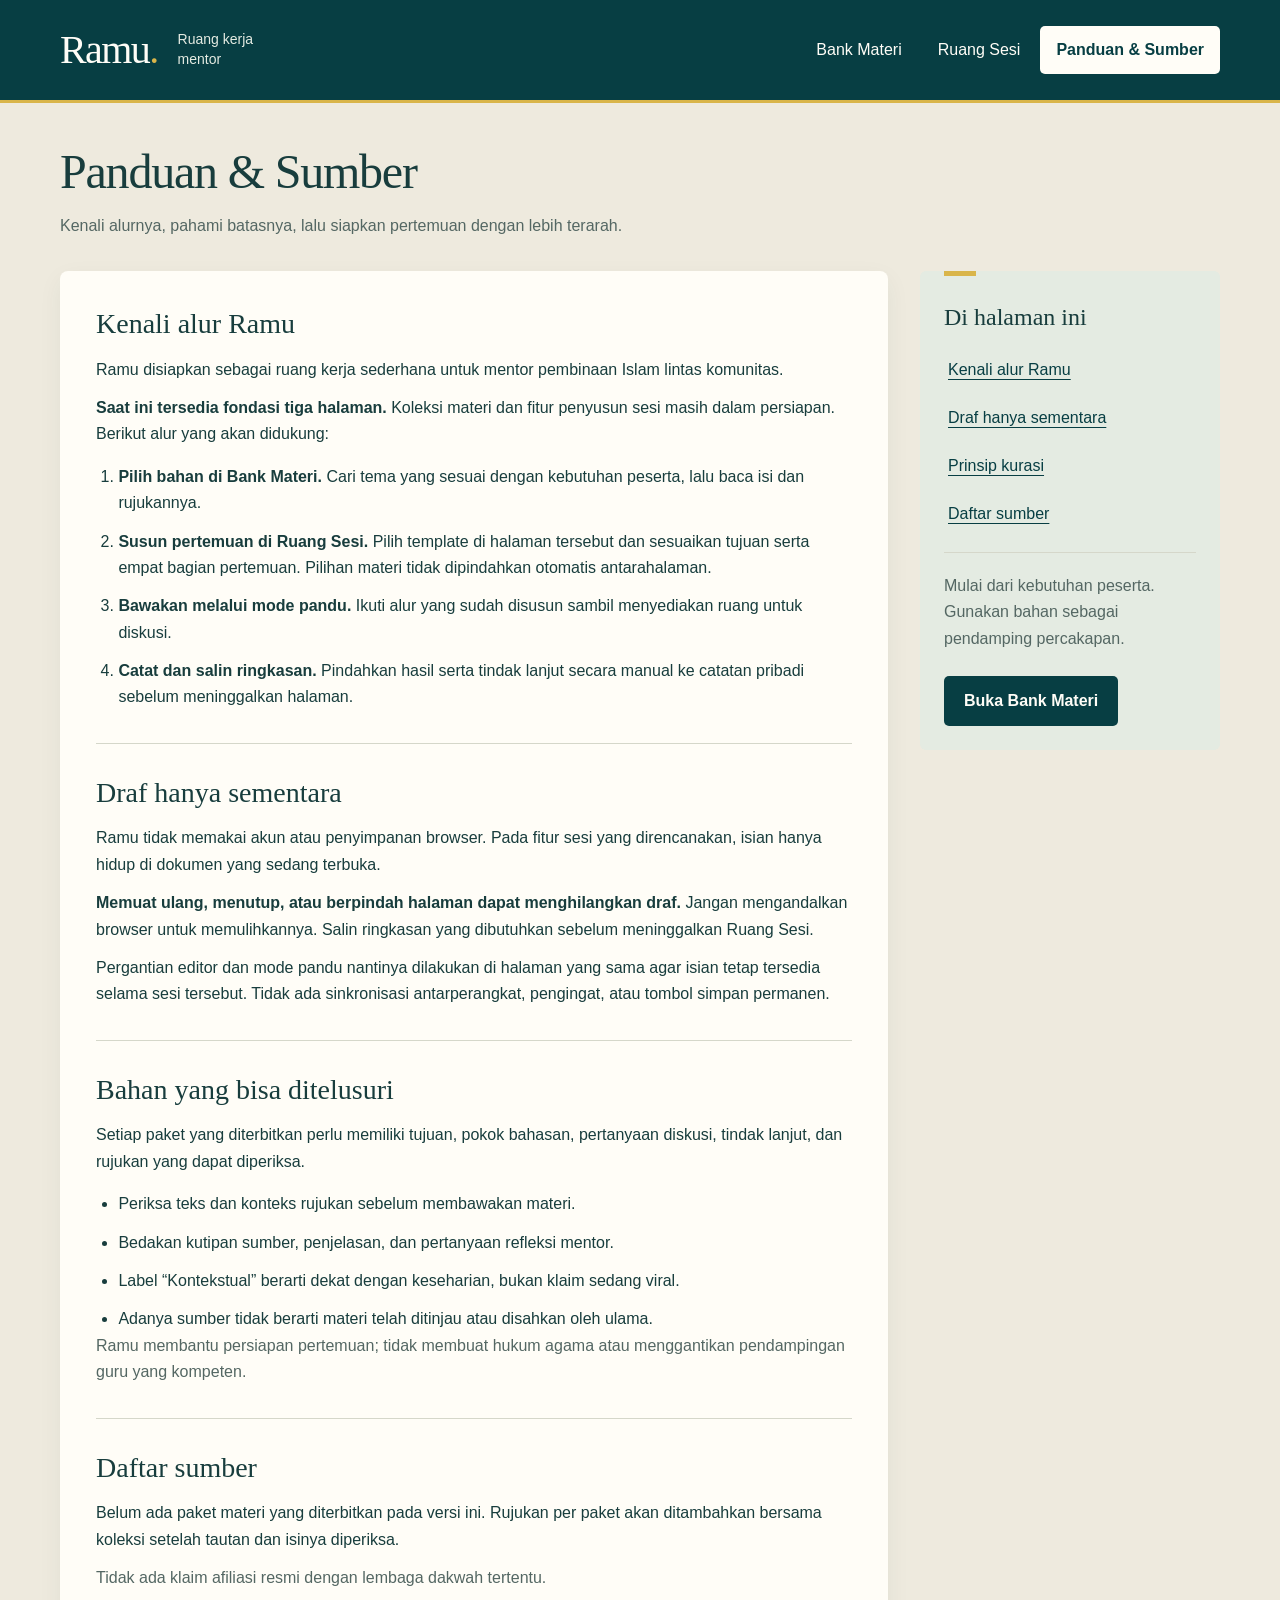
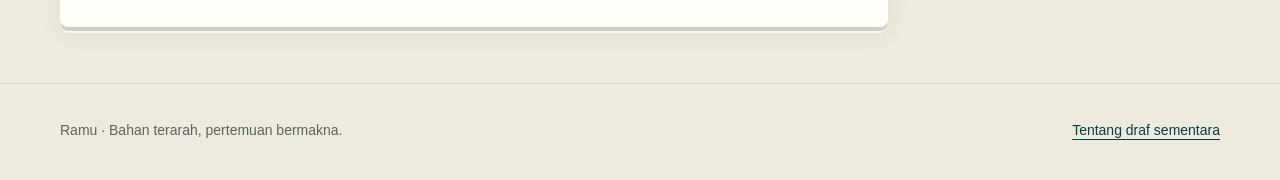
==== panduan.html @ aad27fad "feat: add responsive Ramu page foundation" ====
<!DOCTYPE html>
<html lang="id">
<head>
  <meta charset="UTF-8">
  <meta name="viewport" content="width=device-width, initial-scale=1.0">
  <meta name="description" content="Panduan Ramu: alur persiapan mentor, batas draf sementara, dan prinsip kurasi materi pembinaan.">
  <title>Panduan &amp; Sumber — Ramu</title>
  <link rel="stylesheet" href="assets/css/style.css">
</head>
<body>
  <a class="skip-link" href="#konten">Lewati ke konten utama</a>
  <header class="site-header">
    <div class="container header-inner">
      <!-- Slot logo: wordmark HTML sampai aset final disetujui. -->
      <a class="brand" href="index.html" aria-label="Ramu — Bank Materi">
        <span class="wordmark">Ramu<span aria-hidden="true">.</span></span>
        <span class="brand-description">Ruang kerja mentor</span>
      </a>
      <nav class="site-nav" aria-label="Navigasi utama">
        <ul>
          <li><a href="index.html">Bank Materi</a></li>
          <li><a href="sesi.html">Ruang Sesi</a></li>
          <li><a href="panduan.html" aria-current="page">Panduan &amp; Sumber</a></li>
        </ul>
      </nav>
    </div>
  </header>

  <main class="container" id="konten" tabindex="-1">
    <div class="page-heading">
      <div>
        <h1>Panduan &amp; Sumber</h1>
        <p>Kenali alurnya, pahami batasnya, lalu siapkan pertemuan dengan lebih terarah.</p>
      </div>
    </div>

    <div class="workspace guide-workspace">
      <aside class="side-note" aria-labelledby="isi-title">
        <h2 id="isi-title">Di halaman ini</h2>
        <nav aria-label="Daftar isi panduan">
          <ul class="guide-nav">
            <li><a href="#cara-pakai">Kenali alur Ramu</a></li>
            <li><a href="#batas-draf">Draf hanya sementara</a></li>
            <li><a href="#kurasi">Prinsip kurasi</a></li>
            <li><a href="#sumber">Daftar sumber</a></li>
          </ul>
        </nav>
        <p class="note-caption">Mulai dari kebutuhan peserta. Gunakan bahan sebagai pendamping percakapan.</p>
        <a class="button-link" href="index.html">Buka Bank Materi</a>
      </aside>

      <div class="paper">
        <section class="guide-section" id="cara-pakai" aria-labelledby="cara-title">
          <h2 id="cara-title">Kenali alur Ramu</h2>
          <p>Ramu disiapkan sebagai ruang kerja sederhana untuk mentor pembinaan Islam lintas komunitas.</p>
          <p><strong>Saat ini tersedia fondasi tiga halaman.</strong> Koleksi materi dan fitur penyusun sesi masih dalam persiapan. Berikut alur yang akan didukung:</p>
          <ol>
            <li><strong>Pilih bahan di Bank Materi.</strong> Cari tema yang sesuai dengan kebutuhan peserta, lalu baca isi dan rujukannya.</li>
            <li><strong>Susun pertemuan di Ruang Sesi.</strong> Pilih template di halaman tersebut dan sesuaikan tujuan serta empat bagian pertemuan. Pilihan materi tidak dipindahkan otomatis antarahalaman.</li>
            <li><strong>Bawakan melalui mode pandu.</strong> Ikuti alur yang sudah disusun sambil menyediakan ruang untuk diskusi.</li>
            <li><strong>Catat dan salin ringkasan.</strong> Pindahkan hasil serta tindak lanjut secara manual ke catatan pribadi sebelum meninggalkan halaman.</li>
          </ol>
        </section>

        <section class="guide-section" id="batas-draf" aria-labelledby="batas-title">
          <h2 id="batas-title">Draf hanya sementara</h2>
          <p>Ramu tidak memakai akun atau penyimpanan browser. Pada fitur sesi yang direncanakan, isian hanya hidup di dokumen yang sedang terbuka.</p>
          <p><strong>Memuat ulang, menutup, atau berpindah halaman dapat menghilangkan draf.</strong> Jangan mengandalkan browser untuk memulihkannya. Salin ringkasan yang dibutuhkan sebelum meninggalkan Ruang Sesi.</p>
          <p>Pergantian editor dan mode pandu nantinya dilakukan di halaman yang sama agar isian tetap tersedia selama sesi tersebut. Tidak ada sinkronisasi antarperangkat, pengingat, atau tombol simpan permanen.</p>
        </section>

        <section class="guide-section" id="kurasi" aria-labelledby="kurasi-title">
          <h2 id="kurasi-title">Bahan yang bisa ditelusuri</h2>
          <p>Setiap paket yang diterbitkan perlu memiliki tujuan, pokok bahasan, pertanyaan diskusi, tindak lanjut, dan rujukan yang dapat diperiksa.</p>
          <ul>
            <li>Periksa teks dan konteks rujukan sebelum membawakan materi.</li>
            <li>Bedakan kutipan sumber, penjelasan, dan pertanyaan refleksi mentor.</li>
            <li>Label “Kontekstual” berarti dekat dengan keseharian, bukan klaim sedang viral.</li>
            <li>Adanya sumber tidak berarti materi telah ditinjau atau disahkan oleh ulama.</li>
          </ul>
          <p class="guide-note">Ramu membantu persiapan pertemuan; tidak membuat hukum agama atau menggantikan pendampingan guru yang kompeten.</p>
        </section>

        <section class="guide-section" id="sumber" aria-labelledby="sumber-title">
          <h2 id="sumber-title">Daftar sumber</h2>
          <p>Belum ada paket materi yang diterbitkan pada versi ini. Rujukan per paket akan ditambahkan bersama koleksi setelah tautan dan isinya diperiksa.</p>
          <p class="guide-note">Tidak ada klaim afiliasi resmi dengan lembaga dakwah tertentu.</p>
        </section>
      </div>

    </div>
  </main>

  <footer class="site-footer">
    <div class="container footer-inner">
      <p>Ramu · Bahan terarah, pertemuan bermakna.</p>
      <a href="#batas-draf">Tentang draf sementara</a>
    </div>
  </footer>
</body>
</html>
---- assets/css/style.css ----
/* Warna dan material mengikuti papan desain Ramu. */
:root {
  --teal: #073e43;
  --teal-hover: #0d5056;
  --gold: #d9b54a;
  --paper: #fffdf7;
  --sage: #e4ebe2;
  --background: #eeeade;
  --ink: #183d3d;
  --muted: #546763;
  --line: #d5d7ca;
  --shadow: 0 8px 24px rgba(7, 62, 67, 0.06);
}

* { box-sizing: border-box; }

body {
  margin: 0;
  min-width: 0;
  background: var(--background);
  color: var(--ink);
  font-family: Arial, Helvetica, sans-serif;
  font-size: 16px;
  line-height: 1.65;
}

::selection { background: var(--gold); color: var(--teal); }

a { color: var(--teal); text-underline-offset: 0.25em; }
a:hover { text-decoration-thickness: 2px; }
a:focus-visible { outline: 3px solid var(--teal); outline-offset: 5px; }

h1, h2, h3, p { margin: 0; }
h1, h2, h3 { line-height: 1.2; }
h1, h2 { font-family: Georgia, 'Times New Roman', serif; font-weight: 400; }
h1 { font-size: 2.25rem; letter-spacing: -0.025em; }
h2 { font-size: 1.75rem; }
h3 { font-size: 1.0625rem; }
ol, ul { margin: 0; padding-left: 1.4rem; }

.container { width: calc(100% - 32px); max-width: 1160px; margin: 0 auto; }
.skip-link {
  position: absolute;
  top: 12px;
  left: 16px;
  z-index: 2;
  padding: 10px 16px;
  background: var(--paper);
  transform: translateY(-180%);
}
.skip-link:focus { transform: translateY(0); }

/* Navigasi tetap terlihat, termasuk tanpa JavaScript. */
.site-header { background: var(--teal); border-bottom: 3px solid var(--gold); }
.header-inner { display: flex; flex-direction: column; gap: 16px; padding-top: 20px; padding-bottom: 16px; }
.brand { display: flex; align-items: center; gap: 20px; min-height: 48px; color: var(--paper); text-decoration: none; width: fit-content; }
.wordmark { font: 2.5rem/1 Georgia, 'Times New Roman', serif; letter-spacing: -0.04em; }
.wordmark span { color: var(--gold); }
.brand-description { max-width: 110px; color: var(--sage); font-size: 0.875rem; line-height: 1.4; }
.site-nav ul { display: flex; gap: 4px; padding: 0; list-style: none; }
.site-nav li { display: flex; flex: 1; }
.site-nav a {
  display: flex;
  align-items: center;
  justify-content: center;
  min-height: 48px;
  width: 100%;
  padding: 8px;
  border-radius: 5px;
  color: var(--paper);
  font-size: 0.875rem;
  line-height: 1.4;
  text-align: center;
  text-decoration: none;
  transition: background-color 160ms ease;
}
.site-nav a:hover { background: var(--teal-hover); }
.site-nav a[aria-current='page'] { background: var(--paper); color: var(--teal); font-weight: 700; }
.site-header a:focus-visible { outline-color: var(--gold); }

/* Satu kolom pada ponsel; lembar kerja dan catatan berdampingan di desktop. */
main { padding-top: 32px; padding-bottom: 48px; }
.page-heading { display: flex; flex-direction: column; gap: 16px; margin-bottom: 28px; }
.page-heading p { max-width: 620px; margin-top: 12px; color: var(--muted); }
.status { align-self: flex-start; padding: 6px 12px; border: 1px solid var(--line); border-radius: 4px; color: var(--muted); font-size: 0.875rem; white-space: nowrap; }
.workspace { display: grid; gap: 24px; align-items: start; }
.workspace > * { min-width: 0; }
.paper {
  position: relative;
  padding: 24px;
  border-radius: 8px;
  background: var(--paper);
  box-shadow: var(--shadow), 0 5px 0 -1px var(--line), 0 9px 0 -3px var(--paper);
}
.paper-heading { padding-bottom: 24px; border-bottom: 1px solid var(--line); }
.paper-heading p { margin-top: 12px; color: var(--muted); }
.collection-note { display: flex; gap: 16px; align-items: flex-start; padding: 24px 0; }
.collection-note svg { flex: 0 0 32px; margin-top: 4px; color: var(--teal); }
.collection-note p { margin-top: 8px; color: var(--muted); }
.category-list { display: grid; gap: 0; }
.category { padding: 20px 0; border-top: 1px solid var(--line); }
.category p { margin-top: 8px; color: var(--muted); }
.paper-footer { margin-top: 8px; padding-top: 20px; border-top: 1px solid var(--line); }
.text-link { display: inline-flex; align-items: center; min-height: 44px; font-weight: 700; }

.side-note { position: relative; padding: 32px 24px 24px; background: var(--sage); border-radius: 6px; }
.side-note::before { content: ''; position: absolute; top: 0; left: 24px; width: 32px; height: 5px; background: var(--gold); }
.side-note h2 { font-size: 1.5rem; }
.side-note p { margin-top: 16px; }
.side-note ol { margin-top: 20px; }
.side-note li { padding-left: 4px; }
.side-note li + li { margin-top: 12px; }
.side-note .text-link { margin-top: 20px; }
.note-caption { margin-top: 24px; padding-top: 20px; border-top: 1px solid var(--line); color: var(--muted); }
.next-step { display: flex; flex-direction: column; gap: 8px; margin-top: 32px; padding-top: 20px; border-top: 1px solid var(--line); }
.next-step p { color: var(--muted); }

.notice { margin-bottom: 24px; padding: 16px 20px; background: var(--sage); border-radius: 6px; }
.notice p + p { margin-top: 4px; }
.session-outline { list-style: none; padding: 0; counter-reset: session; }
.session-outline li { display: flex; gap: 20px; padding: 24px 0; border-bottom: 1px solid var(--line); counter-increment: session; }
.session-outline li:last-child { border: 0; padding-bottom: 0; }
.session-outline li::before { content: '0' counter(session); color: var(--muted); font: 1.25rem/1.3 Georgia, serif; }
.session-outline p { margin-top: 8px; color: var(--muted); }
.button-link { display: inline-flex; align-items: center; justify-content: center; min-height: 48px; padding: 12px 20px; border-radius: 5px; background: var(--teal); color: var(--paper); font-weight: 700; text-decoration: none; transition: background-color 160ms ease; }
.button-link:hover { background: var(--teal-hover); }
.side-note .button-link { margin-top: 24px; }

.guide-section + .guide-section { margin-top: 32px; padding-top: 32px; border-top: 1px solid var(--line); }
.guide-section { scroll-margin-top: 24px; }
.guide-section h2 { margin-bottom: 16px; }
.guide-section p + p { margin-top: 12px; }
.guide-section ol, .guide-section ul { margin-top: 16px; }
.guide-section li + li { margin-top: 12px; }
.guide-section a { overflow-wrap: anywhere; }
.guide-nav { margin-top: 16px; padding: 0; list-style: none; }
.guide-nav a { display: flex; align-items: center; min-height: 44px; }
.guide-nav li + li { margin-top: 4px; }
.guide-note { color: var(--muted); }

.site-footer { border-top: 1px solid var(--line); }
.footer-inner { display: flex; flex-direction: column; gap: 8px; padding-top: 24px; padding-bottom: 28px; color: var(--muted); font-size: 0.875rem; }
.footer-inner a { display: inline-flex; align-items: center; min-height: 44px; }

@media (min-width: 640px) {
  .container { width: calc(100% - 64px); }
  main { padding-top: 40px; padding-bottom: 56px; }
  h1 { font-size: 3rem; }
  .header-inner { flex-direction: row; align-items: center; justify-content: space-between; gap: 24px; padding-top: 24px; padding-bottom: 24px; }
  .brand-description { display: none; }
  .site-nav li { flex: initial; }
  .site-nav a { padding: 12px 16px; font-size: 1rem; white-space: nowrap; }
  .paper { padding: 32px; }
  .category { display: grid; grid-template-columns: 140px 1fr; gap: 24px; align-items: baseline; }
  .category p { margin: 0; }
  .footer-inner { flex-direction: row; align-items: center; justify-content: space-between; gap: 24px; }
}

@media (min-width: 960px) {
  .header-inner { padding-top: 26px; padding-bottom: 26px; }
  .brand-description { display: block; }
  .page-heading { flex-direction: row; justify-content: space-between; align-items: center; gap: 32px; margin-bottom: 32px; }
  .status { align-self: center; }
  .workspace { grid-template-columns: minmax(0, 1fr) 300px; gap: 32px; }
  .guide-workspace .paper { grid-column: 1; grid-row: 1; }
  .guide-workspace .side-note { grid-column: 2; grid-row: 1; }
  .paper { padding: 36px; }
  .next-step { flex-direction: row; align-items: center; justify-content: space-between; gap: 24px; }
}

@media (prefers-reduced-motion: reduce) {
  .site-nav a, .button-link { transition: none; }
}
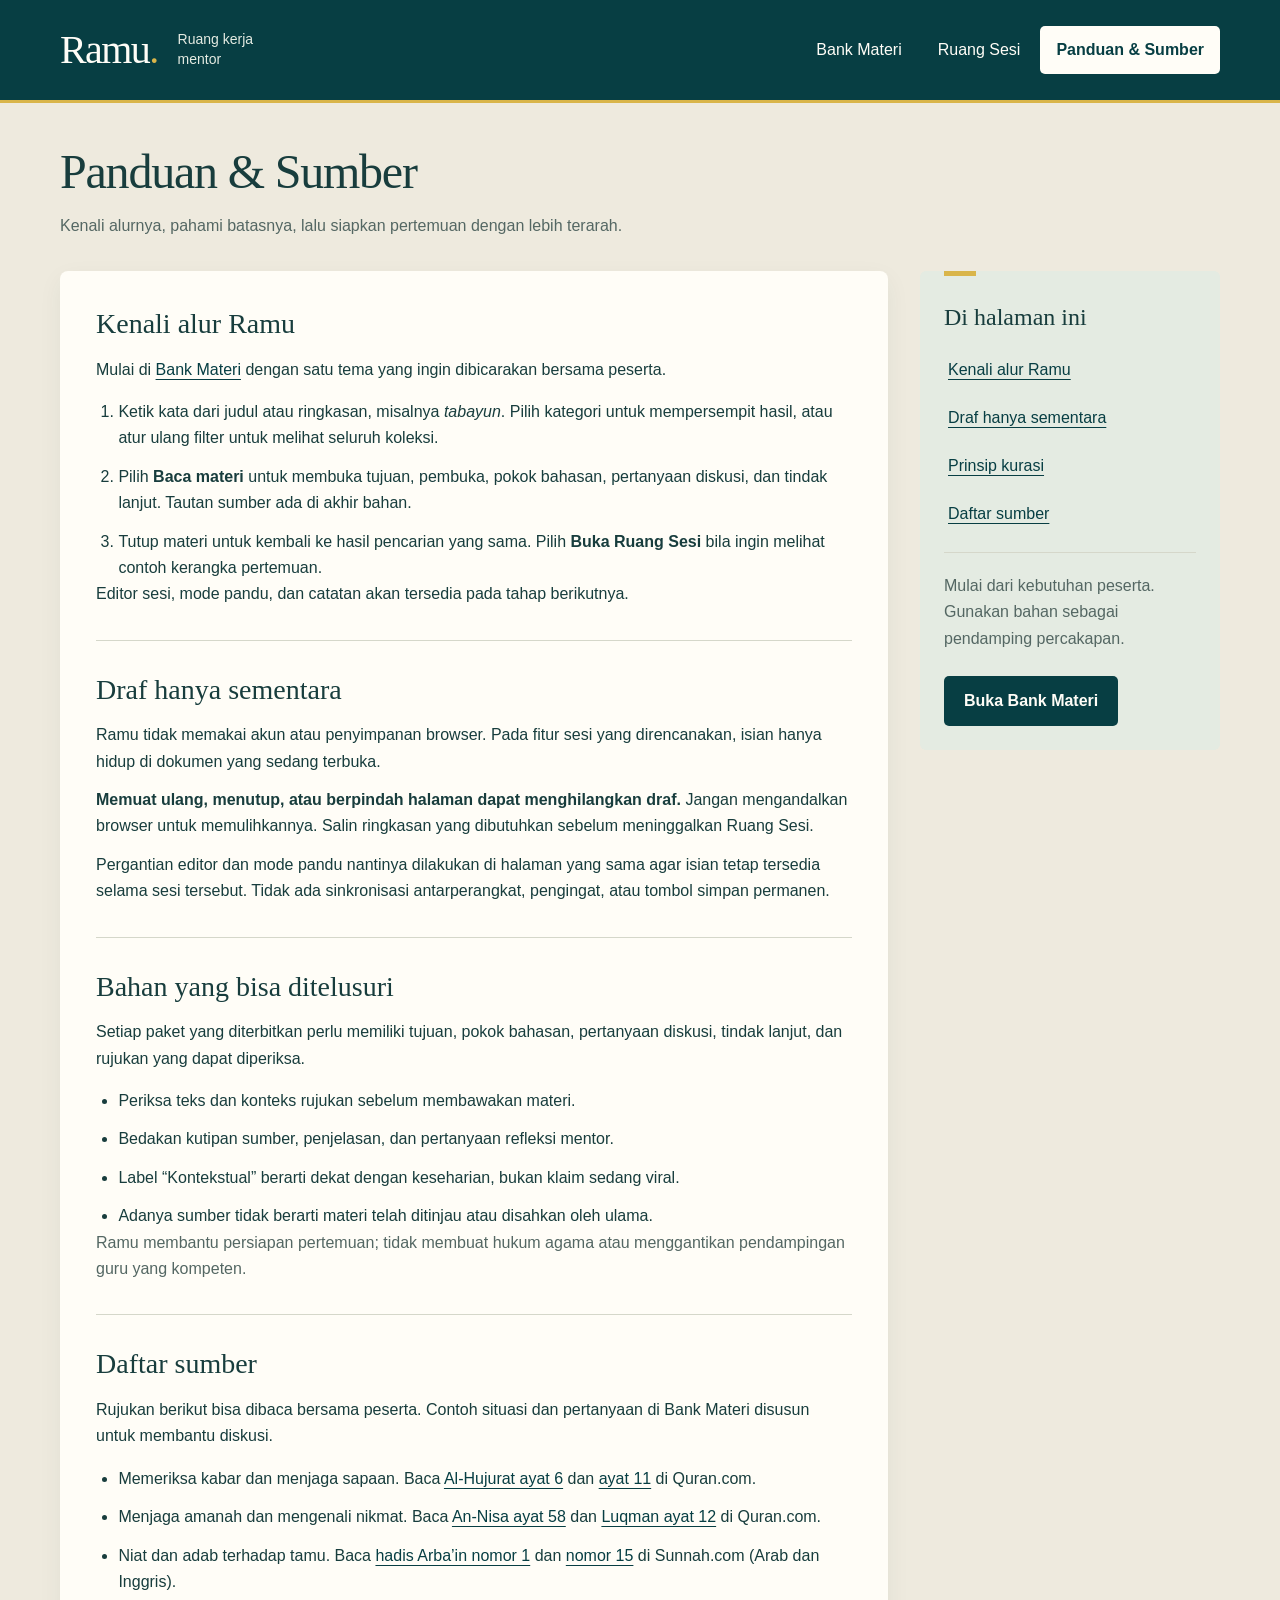
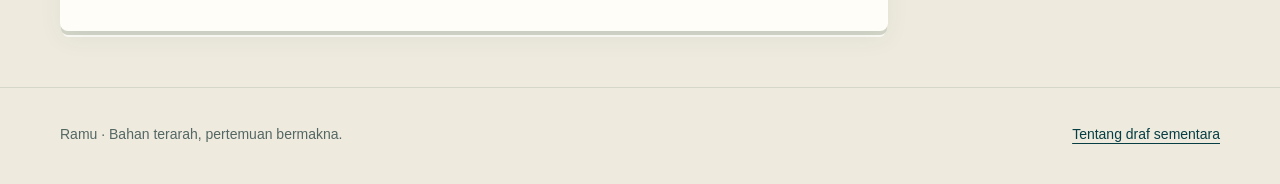
==== commit fc684426: "feat: add searchable material bank with six discussion guides" ====
--- a/panduan.html
+++ b/panduan.html
@@ -52,14 +52,13 @@
       <div class="paper">
         <section class="guide-section" id="cara-pakai" aria-labelledby="cara-title">
           <h2 id="cara-title">Kenali alur Ramu</h2>
-          <p>Ramu disiapkan sebagai ruang kerja sederhana untuk mentor pembinaan Islam lintas komunitas.</p>
-          <p><strong>Saat ini tersedia fondasi tiga halaman.</strong> Koleksi materi dan fitur penyusun sesi masih dalam persiapan. Berikut alur yang akan didukung:</p>
+          <p>Mulai di <a href="index.html">Bank Materi</a> dengan satu tema yang ingin dibicarakan bersama peserta.</p>
           <ol>
-            <li><strong>Pilih bahan di Bank Materi.</strong> Cari tema yang sesuai dengan kebutuhan peserta, lalu baca isi dan rujukannya.</li>
-            <li><strong>Susun pertemuan di Ruang Sesi.</strong> Pilih template di halaman tersebut dan sesuaikan tujuan serta empat bagian pertemuan. Pilihan materi tidak dipindahkan otomatis antarahalaman.</li>
-            <li><strong>Bawakan melalui mode pandu.</strong> Ikuti alur yang sudah disusun sambil menyediakan ruang untuk diskusi.</li>
-            <li><strong>Catat dan salin ringkasan.</strong> Pindahkan hasil serta tindak lanjut secara manual ke catatan pribadi sebelum meninggalkan halaman.</li>
+            <li>Ketik kata dari judul atau ringkasan, misalnya <em>tabayun</em>. Pilih kategori untuk mempersempit hasil, atau atur ulang filter untuk melihat seluruh koleksi.</li>
+            <li>Pilih <strong>Baca materi</strong> untuk membuka tujuan, pembuka, pokok bahasan, pertanyaan diskusi, dan tindak lanjut. Tautan sumber ada di akhir bahan.</li>
+            <li>Tutup materi untuk kembali ke hasil pencarian yang sama. Pilih <strong>Buka Ruang Sesi</strong> bila ingin melihat contoh kerangka pertemuan.</li>
           </ol>
+          <p>Editor sesi, mode pandu, dan catatan akan tersedia pada tahap berikutnya.</p>
         </section>
 
         <section class="guide-section" id="batas-draf" aria-labelledby="batas-title">
@@ -83,8 +82,12 @@
 
         <section class="guide-section" id="sumber" aria-labelledby="sumber-title">
           <h2 id="sumber-title">Daftar sumber</h2>
-          <p>Belum ada paket materi yang diterbitkan pada versi ini. Rujukan per paket akan ditambahkan bersama koleksi setelah tautan dan isinya diperiksa.</p>
-          <p class="guide-note">Tidak ada klaim afiliasi resmi dengan lembaga dakwah tertentu.</p>
+          <p>Rujukan berikut bisa dibaca bersama peserta. Contoh situasi dan pertanyaan di Bank Materi disusun untuk membantu diskusi.</p>
+          <ul>
+            <li>Memeriksa kabar dan menjaga sapaan. Baca <a href="https://quran.com/id/kamar-kamar/6">Al-Hujurat ayat 6</a> dan <a href="https://quran.com/id/kamar-kamar/11">ayat 11</a> di Quran.com.</li>
+            <li>Menjaga amanah dan mengenali nikmat. Baca <a href="https://quran.com/id/wanita/58">An-Nisa ayat 58</a> dan <a href="https://quran.com/id/luqman/12">Luqman ayat 12</a> di Quran.com.</li>
+            <li>Niat dan adab terhadap tamu. Baca <a href="https://sunnah.com/nawawi40:1">hadis Arba’in nomor 1</a> dan <a href="https://sunnah.com/nawawi40:15">nomor 15</a> di Sunnah.com (Arab dan Inggris).</li>
+          </ul>
         </section>
       </div>
 
--- a/assets/css/style.css
+++ b/assets/css/style.css
@@ -28,7 +28,7 @@
 
 a { color: var(--teal); text-underline-offset: 0.25em; }
 a:hover { text-decoration-thickness: 2px; }
-a:focus-visible { outline: 3px solid var(--teal); outline-offset: 5px; }
+:focus-visible { outline: 3px solid var(--teal); outline-offset: 4px; }
 
 h1, h2, h3, p { margin: 0; }
 h1, h2, h3 { line-height: 1.2; }
@@ -94,13 +94,6 @@
 }
 .paper-heading { padding-bottom: 24px; border-bottom: 1px solid var(--line); }
 .paper-heading p { margin-top: 12px; color: var(--muted); }
-.collection-note { display: flex; gap: 16px; align-items: flex-start; padding: 24px 0; }
-.collection-note svg { flex: 0 0 32px; margin-top: 4px; color: var(--teal); }
-.collection-note p { margin-top: 8px; color: var(--muted); }
-.category-list { display: grid; gap: 0; }
-.category { padding: 20px 0; border-top: 1px solid var(--line); }
-.category p { margin-top: 8px; color: var(--muted); }
-.paper-footer { margin-top: 8px; padding-top: 20px; border-top: 1px solid var(--line); }
 .text-link { display: inline-flex; align-items: center; min-height: 44px; font-weight: 700; }
 
 .side-note { position: relative; padding: 32px 24px 24px; background: var(--sage); border-radius: 6px; }
@@ -126,6 +119,70 @@
 .button-link:hover { background: var(--teal-hover); }
 .side-note .button-link { margin-top: 24px; }
 
+/* Bank Materi: catatan filter dan lembar indeks menggunakan material yang sama dengan panduan. */
+#filter-materi { display: grid; gap: 16px; margin-top: 16px; }
+.filter-field { min-width: 0; }
+.filter-field label { display: block; margin-bottom: 4px; font-weight: 700; }
+.filter-field input,
+.filter-field select {
+  width: 100%;
+  min-height: 46px;
+  padding: 8px 10px;
+  border: 1px solid var(--muted);
+  border-radius: 4px;
+  background: var(--paper);
+  color: var(--ink);
+  font: inherit;
+  box-shadow: inset 0 2px 3px rgba(7, 62, 67, 0.08);
+}
+.filter-field input::placeholder { color: var(--muted); opacity: 1; }
+.bank-button,
+.detail-link {
+  min-height: 44px;
+  padding: 6px 14px;
+  border: 1px solid var(--teal);
+  border-radius: 4px;
+  background: transparent;
+  color: var(--teal);
+  font: inherit;
+  font-weight: 700;
+  cursor: pointer;
+}
+.bank-button:hover, .detail-link:hover { background: var(--sage); }
+#filter-materi .bank-button { justify-self: start; background: var(--paper); }
+#filter-materi .bank-button:hover { background: var(--teal); color: var(--paper); }
+.bank-sheets { display: grid; min-width: 0; gap: 28px; }
+.index-heading { padding-right: 20px; padding-bottom: 18px; border-bottom: 1px solid var(--line); }
+.index-heading p { margin-top: 6px; color: var(--muted); }
+/* Penanda berbentuk pita pada ujung lembar koleksi. */
+.bank-index::before {
+  content: '';
+  position: absolute;
+  top: 0;
+  right: 24px;
+  border: 8px solid var(--gold);
+  border-top-width: 20px;
+  border-bottom-color: transparent;
+}
+.kartu-materi { padding: 22px 0; overflow-wrap: anywhere; }
+.kartu-materi + .kartu-materi { border-top: 1px solid var(--line); }
+.kartu-materi:last-child { padding-bottom: 0; }
+.kartu-materi .kategori-label { color: var(--muted); font-size: 0.875rem; font-weight: 700; }
+.kartu-materi h3 { margin: 4px 0 8px; font: 1.4rem/1.3 Georgia, 'Times New Roman', serif; }
+.kartu-materi .detail-link { margin-top: 12px; }
+.detail-link[aria-expanded='true'] { background: var(--teal); color: var(--paper); }
+#kosong-materi { padding-top: 24px; }
+#kosong-materi p { margin: 8px 0 16px; }
+.detail-heading { display: flex; flex-wrap: wrap; align-items: start; gap: 12px 20px; padding-bottom: 18px; border-bottom: 1px solid var(--line); }
+.detail-heading h2 { flex: 1 1 15rem; scroll-margin-top: 20px; }
+.detail-sheet { overflow-wrap: anywhere; }
+#isi-detail > p { margin-top: 8px; }
+#isi-detail h3 { margin: 24px 0 8px; }
+#isi-detail ul { margin-top: 8px; }
+#isi-detail li + li { margin-top: 6px; }
+#isi-detail a { display: inline-block; min-height: 44px; padding: 8px 0; }
+.detail-footer { margin-top: 16px; padding-top: 20px; border-top: 1px solid var(--line); }
+
 .guide-section + .guide-section { margin-top: 32px; padding-top: 32px; border-top: 1px solid var(--line); }
 .guide-section { scroll-margin-top: 24px; }
 .guide-section h2 { margin-bottom: 16px; }
@@ -142,6 +199,11 @@
 .footer-inner { display: flex; flex-direction: column; gap: 8px; padding-top: 24px; padding-bottom: 28px; color: var(--muted); font-size: 0.875rem; }
 .footer-inner a { display: inline-flex; align-items: center; min-height: 44px; }
 
+@media (min-width: 360px) and (max-width: 639px) {
+  #filter-materi { grid-template-columns: minmax(0, 1fr) auto; align-items: end; gap: 12px; }
+  #filter-materi .filter-field:first-child { grid-column: 1 / -1; }
+}
+
 @media (min-width: 640px) {
   .container { width: calc(100% - 64px); }
   main { padding-top: 40px; padding-bottom: 56px; }
@@ -151,9 +213,13 @@
   .site-nav li { flex: initial; }
   .site-nav a { padding: 12px 16px; font-size: 1rem; white-space: nowrap; }
   .paper { padding: 32px; }
-  .category { display: grid; grid-template-columns: 140px 1fr; gap: 24px; align-items: baseline; }
-  .category p { margin: 0; }
+  .index-heading { display: flex; align-items: baseline; justify-content: space-between; gap: 18px; padding-right: 24px; }
+  .index-heading p { margin: 0; }
   .footer-inner { flex-direction: row; align-items: center; justify-content: space-between; gap: 24px; }
+}
+
+@media (min-width: 640px) and (max-width: 959px) {
+  #filter-materi { grid-template-columns: minmax(0, 1.2fr) minmax(0, 1fr) auto; align-items: end; }
 }
 
 @media (min-width: 960px) {
@@ -164,6 +230,8 @@
   .workspace { grid-template-columns: minmax(0, 1fr) 300px; gap: 32px; }
   .guide-workspace .paper { grid-column: 1; grid-row: 1; }
   .guide-workspace .side-note { grid-column: 2; grid-row: 1; }
+  .bank-workspace .bank-sheets { grid-column: 1; grid-row: 1; }
+  .bank-workspace .filter-note { grid-column: 2; grid-row: 1; }
   .paper { padding: 36px; }
   .next-step { flex-direction: row; align-items: center; justify-content: space-between; gap: 24px; }
 }
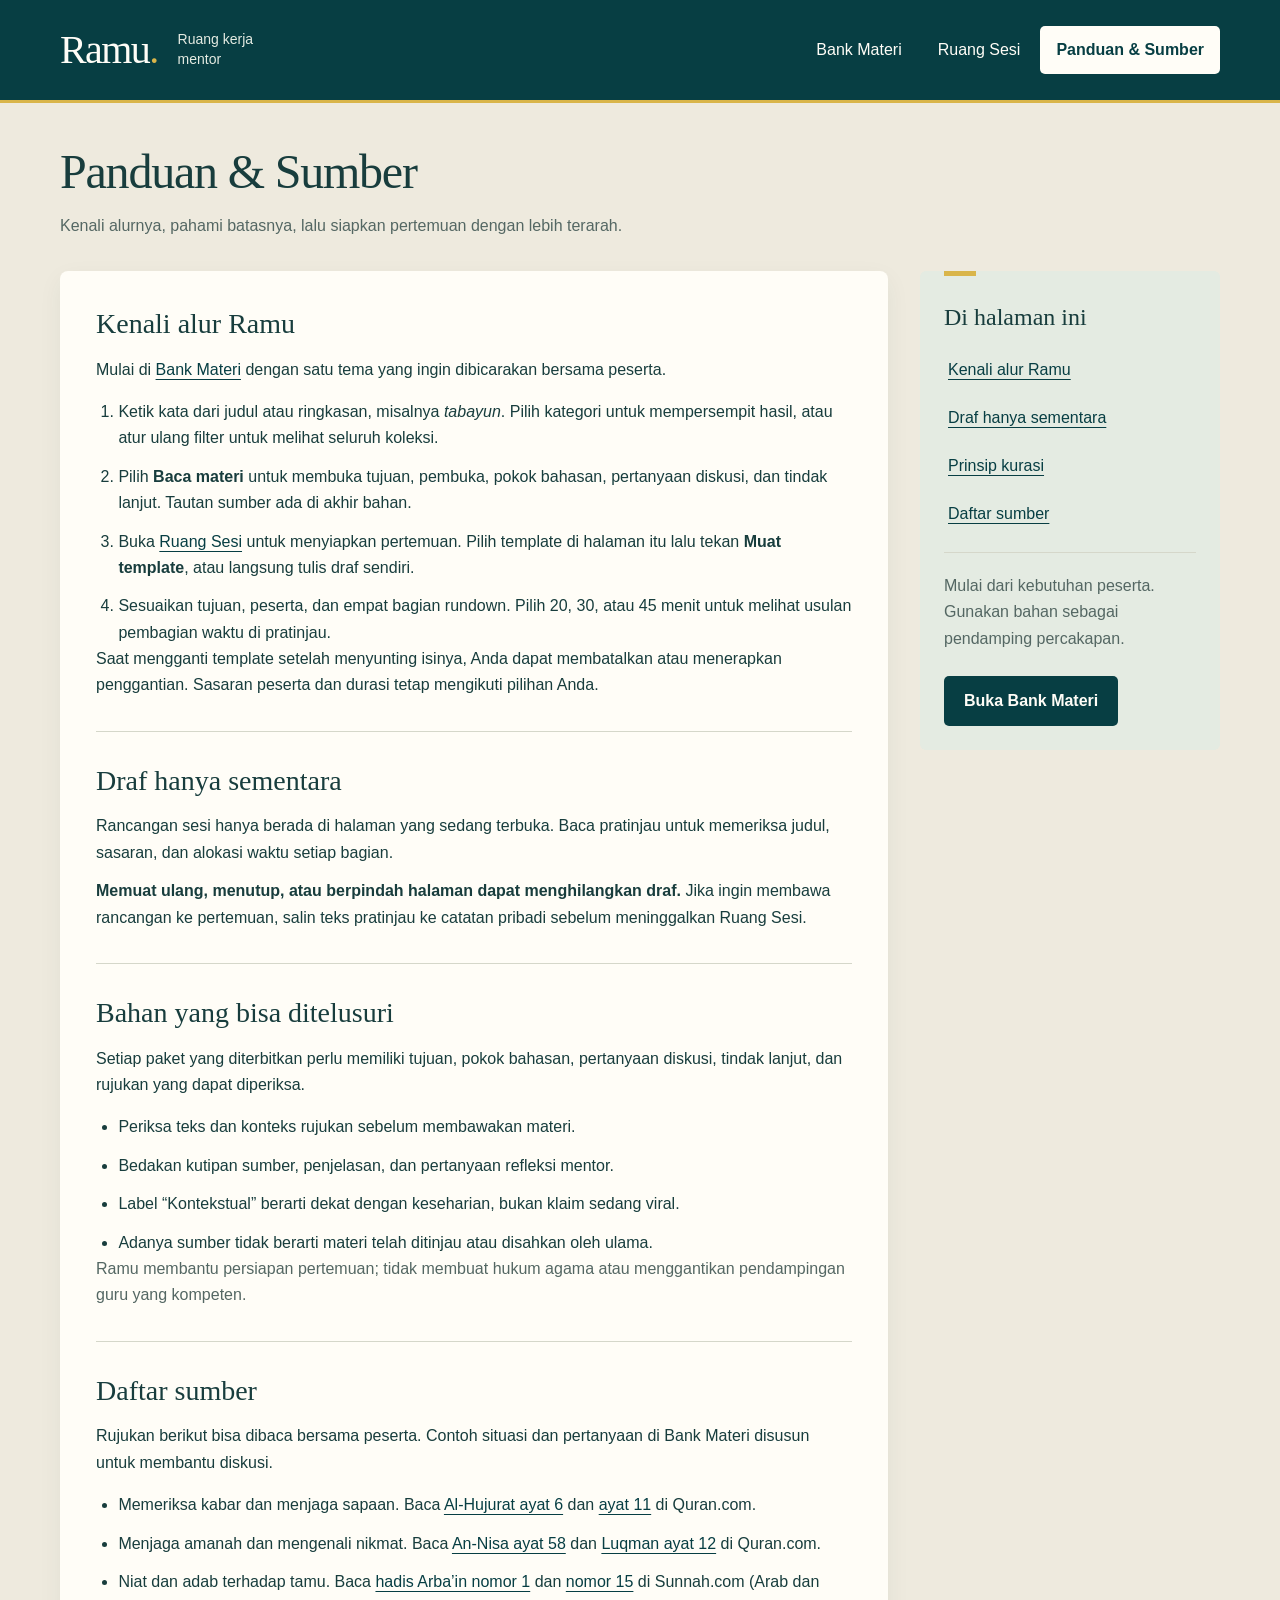
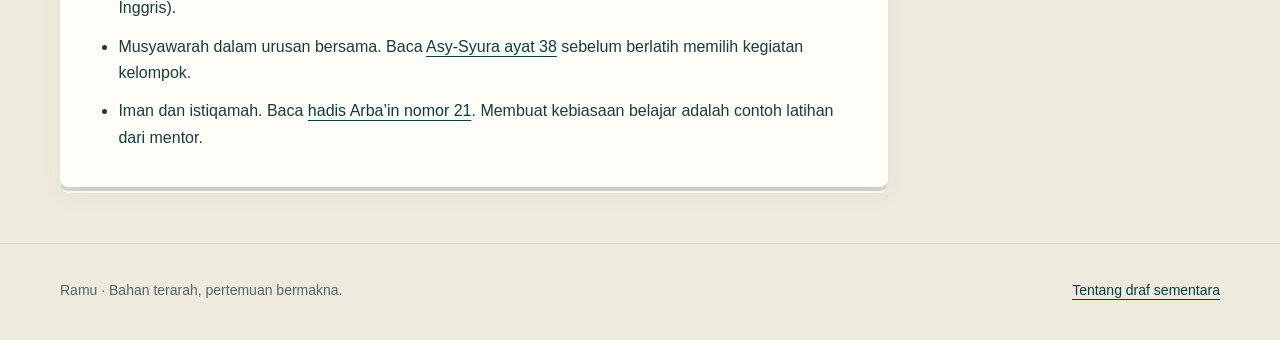
==== commit c06216ef: "feat: add session editor and two discussion guides" ====
--- a/panduan.html
+++ b/panduan.html
@@ -56,16 +56,16 @@
           <ol>
             <li>Ketik kata dari judul atau ringkasan, misalnya <em>tabayun</em>. Pilih kategori untuk mempersempit hasil, atau atur ulang filter untuk melihat seluruh koleksi.</li>
             <li>Pilih <strong>Baca materi</strong> untuk membuka tujuan, pembuka, pokok bahasan, pertanyaan diskusi, dan tindak lanjut. Tautan sumber ada di akhir bahan.</li>
-            <li>Tutup materi untuk kembali ke hasil pencarian yang sama. Pilih <strong>Buka Ruang Sesi</strong> bila ingin melihat contoh kerangka pertemuan.</li>
+            <li>Buka <a href="sesi.html">Ruang Sesi</a> untuk menyiapkan pertemuan. Pilih template di halaman itu lalu tekan <strong>Muat template</strong>, atau langsung tulis draf sendiri.</li>
+            <li>Sesuaikan tujuan, peserta, dan empat bagian rundown. Pilih 20, 30, atau 45 menit untuk melihat usulan pembagian waktu di pratinjau.</li>
           </ol>
-          <p>Editor sesi, mode pandu, dan catatan akan tersedia pada tahap berikutnya.</p>
+          <p>Saat mengganti template setelah menyunting isinya, Anda dapat membatalkan atau menerapkan penggantian. Sasaran peserta dan durasi tetap mengikuti pilihan Anda.</p>
         </section>
 
         <section class="guide-section" id="batas-draf" aria-labelledby="batas-title">
           <h2 id="batas-title">Draf hanya sementara</h2>
-          <p>Ramu tidak memakai akun atau penyimpanan browser. Pada fitur sesi yang direncanakan, isian hanya hidup di dokumen yang sedang terbuka.</p>
-          <p><strong>Memuat ulang, menutup, atau berpindah halaman dapat menghilangkan draf.</strong> Jangan mengandalkan browser untuk memulihkannya. Salin ringkasan yang dibutuhkan sebelum meninggalkan Ruang Sesi.</p>
-          <p>Pergantian editor dan mode pandu nantinya dilakukan di halaman yang sama agar isian tetap tersedia selama sesi tersebut. Tidak ada sinkronisasi antarperangkat, pengingat, atau tombol simpan permanen.</p>
+          <p>Rancangan sesi hanya berada di halaman yang sedang terbuka. Baca pratinjau untuk memeriksa judul, sasaran, dan alokasi waktu setiap bagian.</p>
+          <p><strong>Memuat ulang, menutup, atau berpindah halaman dapat menghilangkan draf.</strong> Jika ingin membawa rancangan ke pertemuan, salin teks pratinjau ke catatan pribadi sebelum meninggalkan Ruang Sesi.</p>
         </section>
 
         <section class="guide-section" id="kurasi" aria-labelledby="kurasi-title">
@@ -87,6 +87,8 @@
             <li>Memeriksa kabar dan menjaga sapaan. Baca <a href="https://quran.com/id/kamar-kamar/6">Al-Hujurat ayat 6</a> dan <a href="https://quran.com/id/kamar-kamar/11">ayat 11</a> di Quran.com.</li>
             <li>Menjaga amanah dan mengenali nikmat. Baca <a href="https://quran.com/id/wanita/58">An-Nisa ayat 58</a> dan <a href="https://quran.com/id/luqman/12">Luqman ayat 12</a> di Quran.com.</li>
             <li>Niat dan adab terhadap tamu. Baca <a href="https://sunnah.com/nawawi40:1">hadis Arba’in nomor 1</a> dan <a href="https://sunnah.com/nawawi40:15">nomor 15</a> di Sunnah.com (Arab dan Inggris).</li>
+            <li>Musyawarah dalam urusan bersama. Baca <a href="https://quran.com/id/musyawarah/38">Asy-Syura ayat 38</a> sebelum berlatih memilih kegiatan kelompok.</li>
+            <li>Iman dan istiqamah. Baca <a href="https://sunnah.com/nawawi40:21">hadis Arba’in nomor 21</a>. Membuat kebiasaan belajar adalah contoh latihan dari mentor.</li>
           </ul>
         </section>
       </div>
--- a/assets/css/style.css
+++ b/assets/css/style.css
@@ -110,21 +110,19 @@
 
 .notice { margin-bottom: 24px; padding: 16px 20px; background: var(--sage); border-radius: 6px; }
 .notice p + p { margin-top: 4px; }
-.session-outline { list-style: none; padding: 0; counter-reset: session; }
-.session-outline li { display: flex; gap: 20px; padding: 24px 0; border-bottom: 1px solid var(--line); counter-increment: session; }
-.session-outline li:last-child { border: 0; padding-bottom: 0; }
-.session-outline li::before { content: '0' counter(session); color: var(--muted); font: 1.25rem/1.3 Georgia, serif; }
-.session-outline p { margin-top: 8px; color: var(--muted); }
 .button-link { display: inline-flex; align-items: center; justify-content: center; min-height: 48px; padding: 12px 20px; border-radius: 5px; background: var(--teal); color: var(--paper); font-weight: 700; text-decoration: none; transition: background-color 160ms ease; }
 .button-link:hover { background: var(--teal-hover); }
 .side-note .button-link { margin-top: 24px; }
 
 /* Bank Materi: catatan filter dan lembar indeks menggunakan material yang sama dengan panduan. */
 #filter-materi { display: grid; gap: 16px; margin-top: 16px; }
-.filter-field { min-width: 0; }
-.filter-field label { display: block; margin-bottom: 4px; font-weight: 700; }
+.filter-field, .session-field { min-width: 0; }
+.filter-field label, .session-field label { display: block; margin-bottom: 4px; font-weight: 700; }
 .filter-field input,
-.filter-field select {
+.filter-field select,
+.session-field input,
+.session-field select,
+.session-field textarea {
   width: 100%;
   min-height: 46px;
   padding: 8px 10px;
@@ -135,7 +133,9 @@
   font: inherit;
   box-shadow: inset 0 2px 3px rgba(7, 62, 67, 0.08);
 }
-.filter-field input::placeholder { color: var(--muted); opacity: 1; }
+.filter-field input::placeholder,
+.session-field input::placeholder,
+.session-field textarea::placeholder { color: var(--muted); opacity: 1; }
 .bank-button,
 .detail-link {
   min-height: 44px;
@@ -183,6 +183,36 @@
 #isi-detail a { display: inline-block; min-height: 44px; padding: 8px 0; }
 .detail-footer { margin-top: 16px; padding-top: 20px; border-top: 1px solid var(--line); }
 
+/* Lembar penyusun sesi dan catatan alur yang dapat dibaca sambil menyunting. */
+.session-heading, .session-actions { display: flex; flex-wrap: wrap; align-items: center; gap: 4px 16px; }
+.session-heading { justify-content: space-between; }
+.template-picker, .session-basics { display: grid; gap: 12px; }
+.template-picker { align-items: end; margin-top: 16px; }
+.session-primary { justify-self: start; border: 0; font-family: inherit; font-size: 1rem; cursor: pointer; }
+.session-primary:disabled { background: var(--sage); color: var(--muted); cursor: default; }
+.replace-note { margin-top: 16px; padding: 16px; background: var(--sage); border-radius: 4px; }
+.replace-note p { margin: 8px 0 12px; }
+#status-template:not(:empty) { margin-top: 12px; }
+#editor-sesi { display: grid; gap: 18px; margin-top: 24px; padding-top: 24px; border-top: 1px solid var(--line); }
+#editor-sesi, #pratinjau { scroll-margin-top: 16px; }
+#editor-sesi > a { justify-self: start; }
+.session-field textarea { display: block; resize: vertical; }
+.session-flow { min-width: 0; margin: 8px 0 0; padding: 0; border: none; }
+.session-flow legend { margin-bottom: 12px; padding: 0; font: 1.5rem/1.3 Georgia, 'Times New Roman', serif; }
+.session-flow .session-field + .session-field { margin-top: 16px; }
+.session-preview { overflow-wrap: anywhere; }
+#pratinjau-judul { margin-top: 20px; font-family: Georgia, 'Times New Roman', serif; font-size: 1.25rem; }
+.preview-summary { margin: 16px 0 0; }
+.preview-summary dt { margin-top: 12px; font-weight: 700; }
+.preview-summary dd { margin: 0; }
+.preview-hint { color: var(--muted); }
+.session-preview .preview-flow { margin-top: 12px; padding: 0; list-style: none; }
+.preview-flow li { padding: 16px 0 0; border-top: 1px solid var(--line); }
+.preview-flow h3 { display: flex; flex-wrap: wrap; justify-content: space-between; gap: 4px 12px; align-items: baseline; }
+.preview-flow h3 span { color: var(--muted); font-size: 0.875rem; white-space: nowrap; }
+.preview-flow p { margin-top: 6px; }
+#pratinjau-judul, .preview-summary dd, .preview-flow p { white-space: pre-wrap; }
+
 .guide-section + .guide-section { margin-top: 32px; padding-top: 32px; border-top: 1px solid var(--line); }
 .guide-section { scroll-margin-top: 24px; }
 .guide-section h2 { margin-bottom: 16px; }
@@ -213,6 +243,7 @@
   .site-nav li { flex: initial; }
   .site-nav a { padding: 12px 16px; font-size: 1rem; white-space: nowrap; }
   .paper { padding: 32px; }
+  .template-picker, .session-basics { grid-template-columns: minmax(0, 1fr) auto; }
   .index-heading { display: flex; align-items: baseline; justify-content: space-between; gap: 18px; padding-right: 24px; }
   .index-heading p { margin: 0; }
   .footer-inner { flex-direction: row; align-items: center; justify-content: space-between; gap: 24px; }
@@ -228,6 +259,7 @@
   .page-heading { flex-direction: row; justify-content: space-between; align-items: center; gap: 32px; margin-bottom: 32px; }
   .status { align-self: center; }
   .workspace { grid-template-columns: minmax(0, 1fr) 300px; gap: 32px; }
+  .session-workspace { grid-template-columns: minmax(0, 3fr) minmax(0, 2fr); }
   .guide-workspace .paper { grid-column: 1; grid-row: 1; }
   .guide-workspace .side-note { grid-column: 2; grid-row: 1; }
   .bank-workspace .bank-sheets { grid-column: 1; grid-row: 1; }
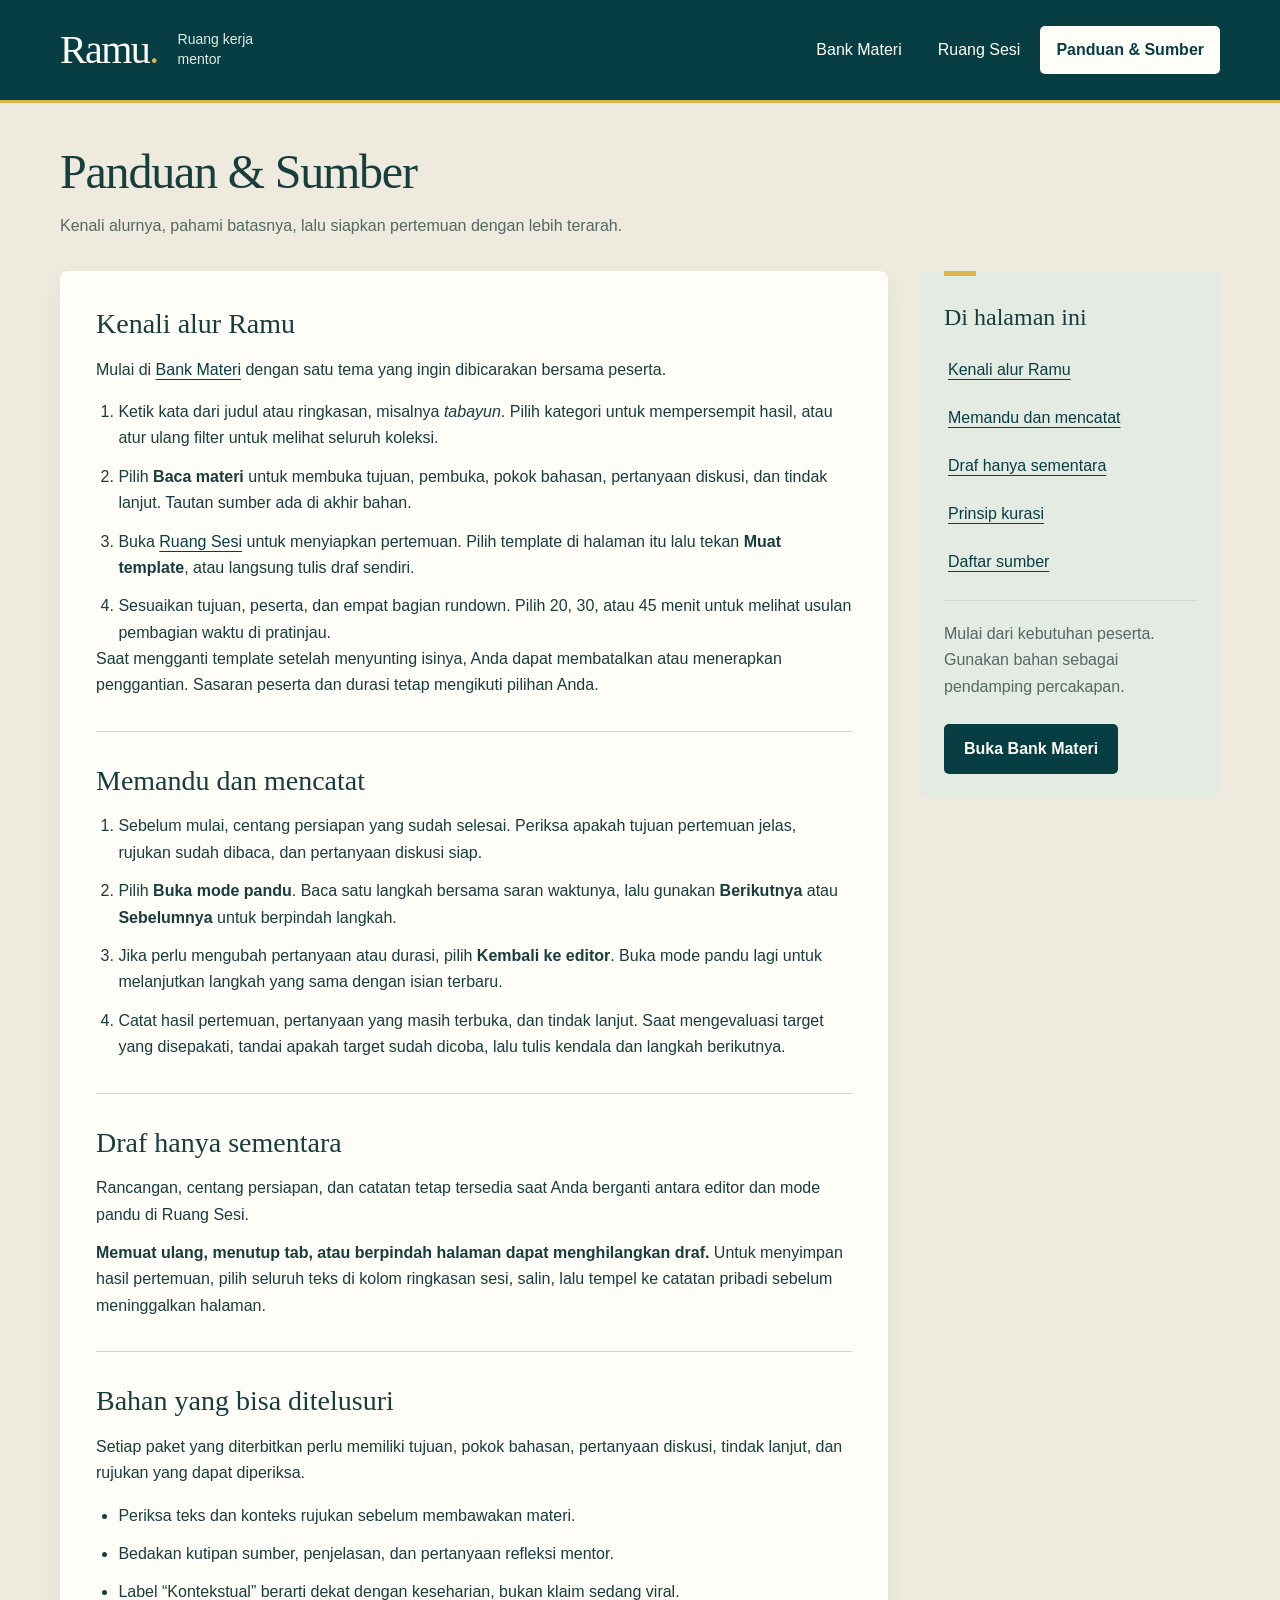
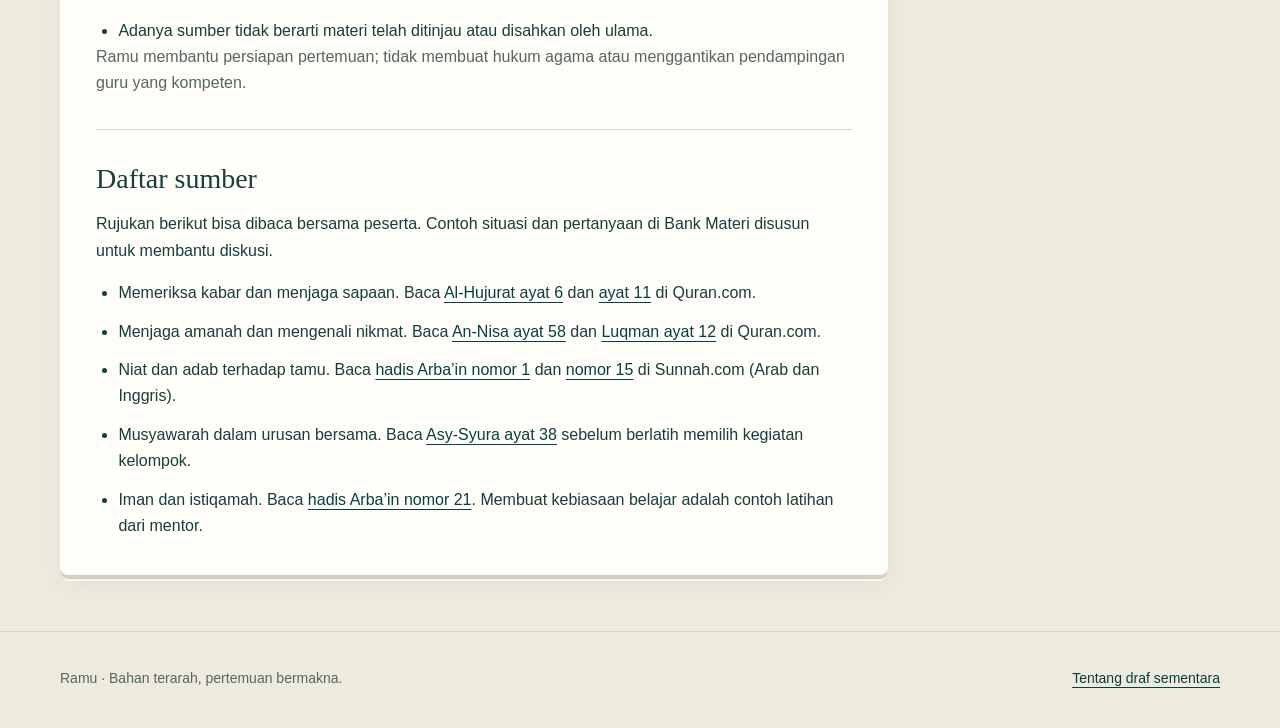
==== commit 6d6399d1: "feat: guide session steps and summarize meeting notes" ====
--- a/panduan.html
+++ b/panduan.html
@@ -40,6 +40,7 @@
         <nav aria-label="Daftar isi panduan">
           <ul class="guide-nav">
             <li><a href="#cara-pakai">Kenali alur Ramu</a></li>
+            <li><a href="#memandu">Memandu dan mencatat</a></li>
             <li><a href="#batas-draf">Draf hanya sementara</a></li>
             <li><a href="#kurasi">Prinsip kurasi</a></li>
             <li><a href="#sumber">Daftar sumber</a></li>
@@ -62,10 +63,20 @@
           <p>Saat mengganti template setelah menyunting isinya, Anda dapat membatalkan atau menerapkan penggantian. Sasaran peserta dan durasi tetap mengikuti pilihan Anda.</p>
         </section>
 
+        <section class="guide-section" id="memandu" aria-labelledby="memandu-title">
+          <h2 id="memandu-title">Memandu dan mencatat</h2>
+          <ol>
+            <li>Sebelum mulai, centang persiapan yang sudah selesai. Periksa apakah tujuan pertemuan jelas, rujukan sudah dibaca, dan pertanyaan diskusi siap.</li>
+            <li>Pilih <strong>Buka mode pandu</strong>. Baca satu langkah bersama saran waktunya, lalu gunakan <strong>Berikutnya</strong> atau <strong>Sebelumnya</strong> untuk berpindah langkah.</li>
+            <li>Jika perlu mengubah pertanyaan atau durasi, pilih <strong>Kembali ke editor</strong>. Buka mode pandu lagi untuk melanjutkan langkah yang sama dengan isian terbaru.</li>
+            <li>Catat hasil pertemuan, pertanyaan yang masih terbuka, dan tindak lanjut. Saat mengevaluasi target yang disepakati, tandai apakah target sudah dicoba, lalu tulis kendala dan langkah berikutnya.</li>
+          </ol>
+        </section>
+
         <section class="guide-section" id="batas-draf" aria-labelledby="batas-title">
           <h2 id="batas-title">Draf hanya sementara</h2>
-          <p>Rancangan sesi hanya berada di halaman yang sedang terbuka. Baca pratinjau untuk memeriksa judul, sasaran, dan alokasi waktu setiap bagian.</p>
-          <p><strong>Memuat ulang, menutup, atau berpindah halaman dapat menghilangkan draf.</strong> Jika ingin membawa rancangan ke pertemuan, salin teks pratinjau ke catatan pribadi sebelum meninggalkan Ruang Sesi.</p>
+          <p>Rancangan, centang persiapan, dan catatan tetap tersedia saat Anda berganti antara editor dan mode pandu di Ruang Sesi.</p>
+          <p><strong>Memuat ulang, menutup tab, atau berpindah halaman dapat menghilangkan draf.</strong> Untuk menyimpan hasil pertemuan, pilih seluruh teks di kolom ringkasan sesi, salin, lalu tempel ke catatan pribadi sebelum meninggalkan halaman.</p>
         </section>
 
         <section class="guide-section" id="kurasi" aria-labelledby="kurasi-title">
--- a/assets/css/style.css
+++ b/assets/css/style.css
@@ -213,6 +213,31 @@
 .preview-flow p { margin-top: 6px; }
 #pratinjau-judul, .preview-summary dd, .preview-flow p { white-space: pre-wrap; }
 
+/* Catatan tetap berada di meja kerja saat editor berganti ke mode pandu. */
+#ruang-interaktif:not([hidden]) { display: grid; gap: 28px; align-items: start; }
+#batas-draf { margin-bottom: 0; }
+#mode-editor[hidden] { display: none; }
+.guide-sheet, .session-notes { min-width: 0; overflow-wrap: anywhere; }
+.guide-sheet .paper-heading p { margin: 0; font-weight: 700; }
+#pandu-sesi { margin-top: 12px; }
+.step-meta, .step-controls { display: flex; flex-wrap: wrap; align-items: center; gap: 8px 16px; }
+.step-meta { margin: 24px 0 8px; color: var(--muted); font-size: 0.875rem; }
+#pandu-posisi { border-left: 4px solid var(--gold); padding-left: 8px; font-weight: 700; }
+#pandu-langkah { font: 1.75rem/1.2 Georgia, 'Times New Roman', serif; scroll-margin-top: 24px; }
+#pandu-isi { max-width: 65ch; margin-top: 16px; white-space: pre-wrap; font-size: 1.0625rem; }
+.step-controls { margin: 28px 0 8px; padding-top: 20px; border-top: 1px solid var(--line); }
+.step-controls .bank-button:disabled { border-color: var(--line); background: var(--paper); color: var(--muted); cursor: default; }
+.session-notes h2 { margin-bottom: 16px; }
+.session-notes details { border-top: 1px solid var(--line); }
+.session-notes summary { min-height: 48px; padding: 10px 0; color: var(--teal); font-weight: 700; cursor: pointer; }
+.session-notes summary::marker { color: var(--teal); }
+#mode-pandu[hidden] + .session-notes #kembali-ke-langkah { display: none; }
+.notes-fields { display: grid; gap: 16px; }
+.notes-fields, .prep-checks, .summary-field { padding: 4px 0 20px; }
+.prep-checks label { display: flex; align-items: center; gap: 12px; min-height: 44px; cursor: pointer; }
+.prep-checks input { flex: none; width: 20px; height: 20px; margin: 0; accent-color: var(--teal); }
+.summary-field p { margin: 0 0 8px; color: var(--muted); }
+
 .guide-section + .guide-section { margin-top: 32px; padding-top: 32px; border-top: 1px solid var(--line); }
 .guide-section { scroll-margin-top: 24px; }
 .guide-section h2 { margin-bottom: 16px; }
@@ -260,6 +285,9 @@
   .status { align-self: center; }
   .workspace { grid-template-columns: minmax(0, 1fr) 300px; gap: 32px; }
   .session-workspace { grid-template-columns: minmax(0, 3fr) minmax(0, 2fr); }
+  #ruang-interaktif { grid-template-columns: minmax(0, 3fr) minmax(0, 2fr); gap: 32px; }
+  #batas-draf, #mode-editor, #mode-pandu[hidden] + .session-notes { grid-column: 1 / -1; }
+  #mode-pandu[hidden] + .session-notes .notes-fields { grid-template-columns: repeat(2, minmax(0, 1fr)); }
   .guide-workspace .paper { grid-column: 1; grid-row: 1; }
   .guide-workspace .side-note { grid-column: 2; grid-row: 1; }
   .bank-workspace .bank-sheets { grid-column: 1; grid-row: 1; }
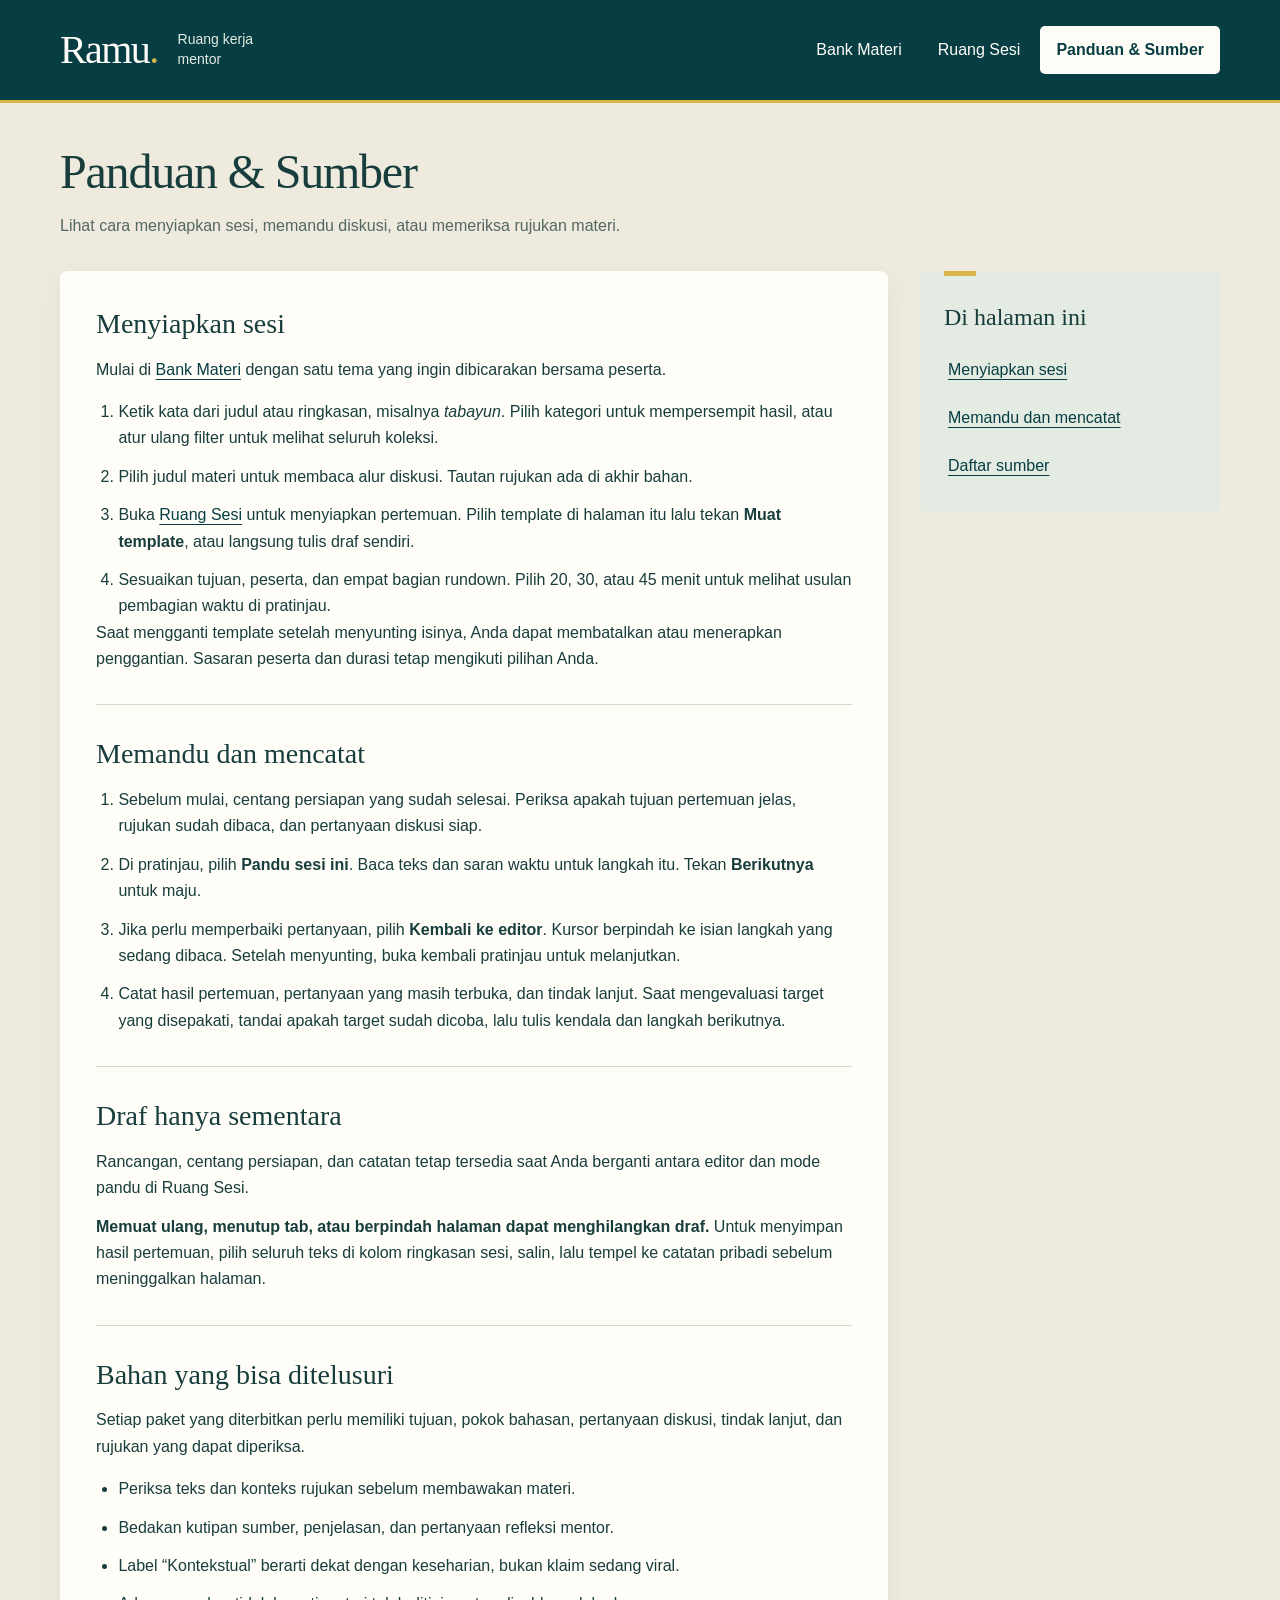
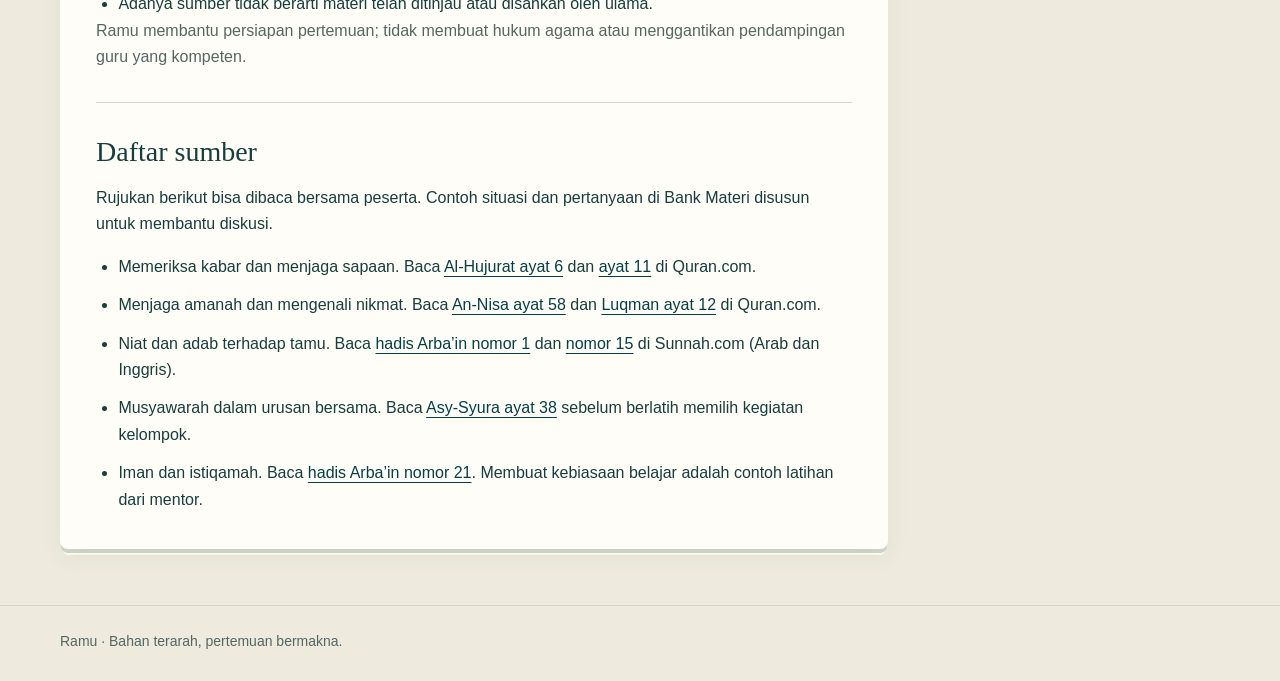
==== commit f9437483: "refactor: simplify material and session navigation" ====
--- a/panduan.html
+++ b/panduan.html
@@ -30,7 +30,7 @@
     <div class="page-heading">
       <div>
         <h1>Panduan &amp; Sumber</h1>
-        <p>Kenali alurnya, pahami batasnya, lalu siapkan pertemuan dengan lebih terarah.</p>
+        <p>Lihat cara menyiapkan sesi, memandu diskusi, atau memeriksa rujukan materi.</p>
       </div>
     </div>
 
@@ -39,24 +39,20 @@
         <h2 id="isi-title">Di halaman ini</h2>
         <nav aria-label="Daftar isi panduan">
           <ul class="guide-nav">
-            <li><a href="#cara-pakai">Kenali alur Ramu</a></li>
+            <li><a href="#cara-pakai">Menyiapkan sesi</a></li>
             <li><a href="#memandu">Memandu dan mencatat</a></li>
-            <li><a href="#batas-draf">Draf hanya sementara</a></li>
-            <li><a href="#kurasi">Prinsip kurasi</a></li>
             <li><a href="#sumber">Daftar sumber</a></li>
           </ul>
         </nav>
-        <p class="note-caption">Mulai dari kebutuhan peserta. Gunakan bahan sebagai pendamping percakapan.</p>
-        <a class="button-link" href="index.html">Buka Bank Materi</a>
       </aside>
 
       <div class="paper">
         <section class="guide-section" id="cara-pakai" aria-labelledby="cara-title">
-          <h2 id="cara-title">Kenali alur Ramu</h2>
+          <h2 id="cara-title">Menyiapkan sesi</h2>
           <p>Mulai di <a href="index.html">Bank Materi</a> dengan satu tema yang ingin dibicarakan bersama peserta.</p>
           <ol>
             <li>Ketik kata dari judul atau ringkasan, misalnya <em>tabayun</em>. Pilih kategori untuk mempersempit hasil, atau atur ulang filter untuk melihat seluruh koleksi.</li>
-            <li>Pilih <strong>Baca materi</strong> untuk membuka tujuan, pembuka, pokok bahasan, pertanyaan diskusi, dan tindak lanjut. Tautan sumber ada di akhir bahan.</li>
+            <li>Pilih judul materi untuk membaca alur diskusi. Tautan rujukan ada di akhir bahan.</li>
             <li>Buka <a href="sesi.html">Ruang Sesi</a> untuk menyiapkan pertemuan. Pilih template di halaman itu lalu tekan <strong>Muat template</strong>, atau langsung tulis draf sendiri.</li>
             <li>Sesuaikan tujuan, peserta, dan empat bagian rundown. Pilih 20, 30, atau 45 menit untuk melihat usulan pembagian waktu di pratinjau.</li>
           </ol>
@@ -67,8 +63,8 @@
           <h2 id="memandu-title">Memandu dan mencatat</h2>
           <ol>
             <li>Sebelum mulai, centang persiapan yang sudah selesai. Periksa apakah tujuan pertemuan jelas, rujukan sudah dibaca, dan pertanyaan diskusi siap.</li>
-            <li>Pilih <strong>Buka mode pandu</strong>. Baca satu langkah bersama saran waktunya, lalu gunakan <strong>Berikutnya</strong> atau <strong>Sebelumnya</strong> untuk berpindah langkah.</li>
-            <li>Jika perlu mengubah pertanyaan atau durasi, pilih <strong>Kembali ke editor</strong>. Buka mode pandu lagi untuk melanjutkan langkah yang sama dengan isian terbaru.</li>
+            <li>Di pratinjau, pilih <strong>Pandu sesi ini</strong>. Baca teks dan saran waktu untuk langkah itu. Tekan <strong>Berikutnya</strong> untuk maju.</li>
+            <li>Jika perlu memperbaiki pertanyaan, pilih <strong>Kembali ke editor</strong>. Kursor berpindah ke isian langkah yang sedang dibaca. Setelah menyunting, buka kembali pratinjau untuk melanjutkan.</li>
             <li>Catat hasil pertemuan, pertanyaan yang masih terbuka, dan tindak lanjut. Saat mengevaluasi target yang disepakati, tandai apakah target sudah dicoba, lalu tulis kendala dan langkah berikutnya.</li>
           </ol>
         </section>
@@ -110,7 +106,6 @@
   <footer class="site-footer">
     <div class="container footer-inner">
       <p>Ramu · Bahan terarah, pertemuan bermakna.</p>
-      <a href="#batas-draf">Tentang draf sementara</a>
     </div>
   </footer>
 </body>
--- a/assets/css/style.css
+++ b/assets/css/style.css
@@ -112,7 +112,7 @@
 .notice p + p { margin-top: 4px; }
 .button-link { display: inline-flex; align-items: center; justify-content: center; min-height: 48px; padding: 12px 20px; border-radius: 5px; background: var(--teal); color: var(--paper); font-weight: 700; text-decoration: none; transition: background-color 160ms ease; }
 .button-link:hover { background: var(--teal-hover); }
-.side-note .button-link { margin-top: 24px; }
+.side-note > .button-link { margin-top: 24px; }
 
 /* Bank Materi: catatan filter dan lembar indeks menggunakan material yang sama dengan panduan. */
 #filter-materi { display: grid; gap: 16px; margin-top: 16px; }
@@ -136,8 +136,7 @@
 .filter-field input::placeholder,
 .session-field input::placeholder,
 .session-field textarea::placeholder { color: var(--muted); opacity: 1; }
-.bank-button,
-.detail-link {
+.bank-button {
   min-height: 44px;
   padding: 6px 14px;
   border: 1px solid var(--teal);
@@ -148,7 +147,7 @@
   font-weight: 700;
   cursor: pointer;
 }
-.bank-button:hover, .detail-link:hover { background: var(--sage); }
+.bank-button:hover { background: var(--sage); }
 #filter-materi .bank-button { justify-self: start; background: var(--paper); }
 #filter-materi .bank-button:hover { background: var(--teal); color: var(--paper); }
 .bank-sheets { display: grid; min-width: 0; gap: 28px; }
@@ -168,9 +167,22 @@
 .kartu-materi + .kartu-materi { border-top: 1px solid var(--line); }
 .kartu-materi:last-child { padding-bottom: 0; }
 .kartu-materi .kategori-label { color: var(--muted); font-size: 0.875rem; font-weight: 700; }
-.kartu-materi h3 { margin: 4px 0 8px; font: 1.4rem/1.3 Georgia, 'Times New Roman', serif; }
-.kartu-materi .detail-link { margin-top: 12px; }
-.detail-link[aria-expanded='true'] { background: var(--teal); color: var(--paper); }
+.kartu-materi h3 { font: 1.4rem/1.3 Georgia, 'Times New Roman', serif; }
+.detail-link {
+  min-height: 44px;
+  max-width: 100%;
+  padding: 6px 0;
+  border: 0;
+  background: transparent;
+  color: var(--teal);
+  font: inherit;
+  text-align: left;
+  text-decoration: underline;
+  text-decoration-thickness: 1px;
+  text-underline-offset: 0.18em;
+  cursor: pointer;
+}
+.detail-link:hover, .detail-link[aria-expanded='true'] { text-decoration-thickness: 2px; }
 #kosong-materi { padding-top: 24px; }
 #kosong-materi p { margin: 8px 0 16px; }
 .detail-heading { display: flex; flex-wrap: wrap; align-items: start; gap: 12px 20px; padding-bottom: 18px; border-bottom: 1px solid var(--line); }
@@ -251,8 +263,7 @@
 .guide-note { color: var(--muted); }
 
 .site-footer { border-top: 1px solid var(--line); }
-.footer-inner { display: flex; flex-direction: column; gap: 8px; padding-top: 24px; padding-bottom: 28px; color: var(--muted); font-size: 0.875rem; }
-.footer-inner a { display: inline-flex; align-items: center; min-height: 44px; }
+.footer-inner { padding-top: 24px; padding-bottom: 28px; color: var(--muted); font-size: 0.875rem; }
 
 @media (min-width: 360px) and (max-width: 639px) {
   #filter-materi { grid-template-columns: minmax(0, 1fr) auto; align-items: end; gap: 12px; }
@@ -271,7 +282,6 @@
   .template-picker, .session-basics { grid-template-columns: minmax(0, 1fr) auto; }
   .index-heading { display: flex; align-items: baseline; justify-content: space-between; gap: 18px; padding-right: 24px; }
   .index-heading p { margin: 0; }
-  .footer-inner { flex-direction: row; align-items: center; justify-content: space-between; gap: 24px; }
 }
 
 @media (min-width: 640px) and (max-width: 959px) {
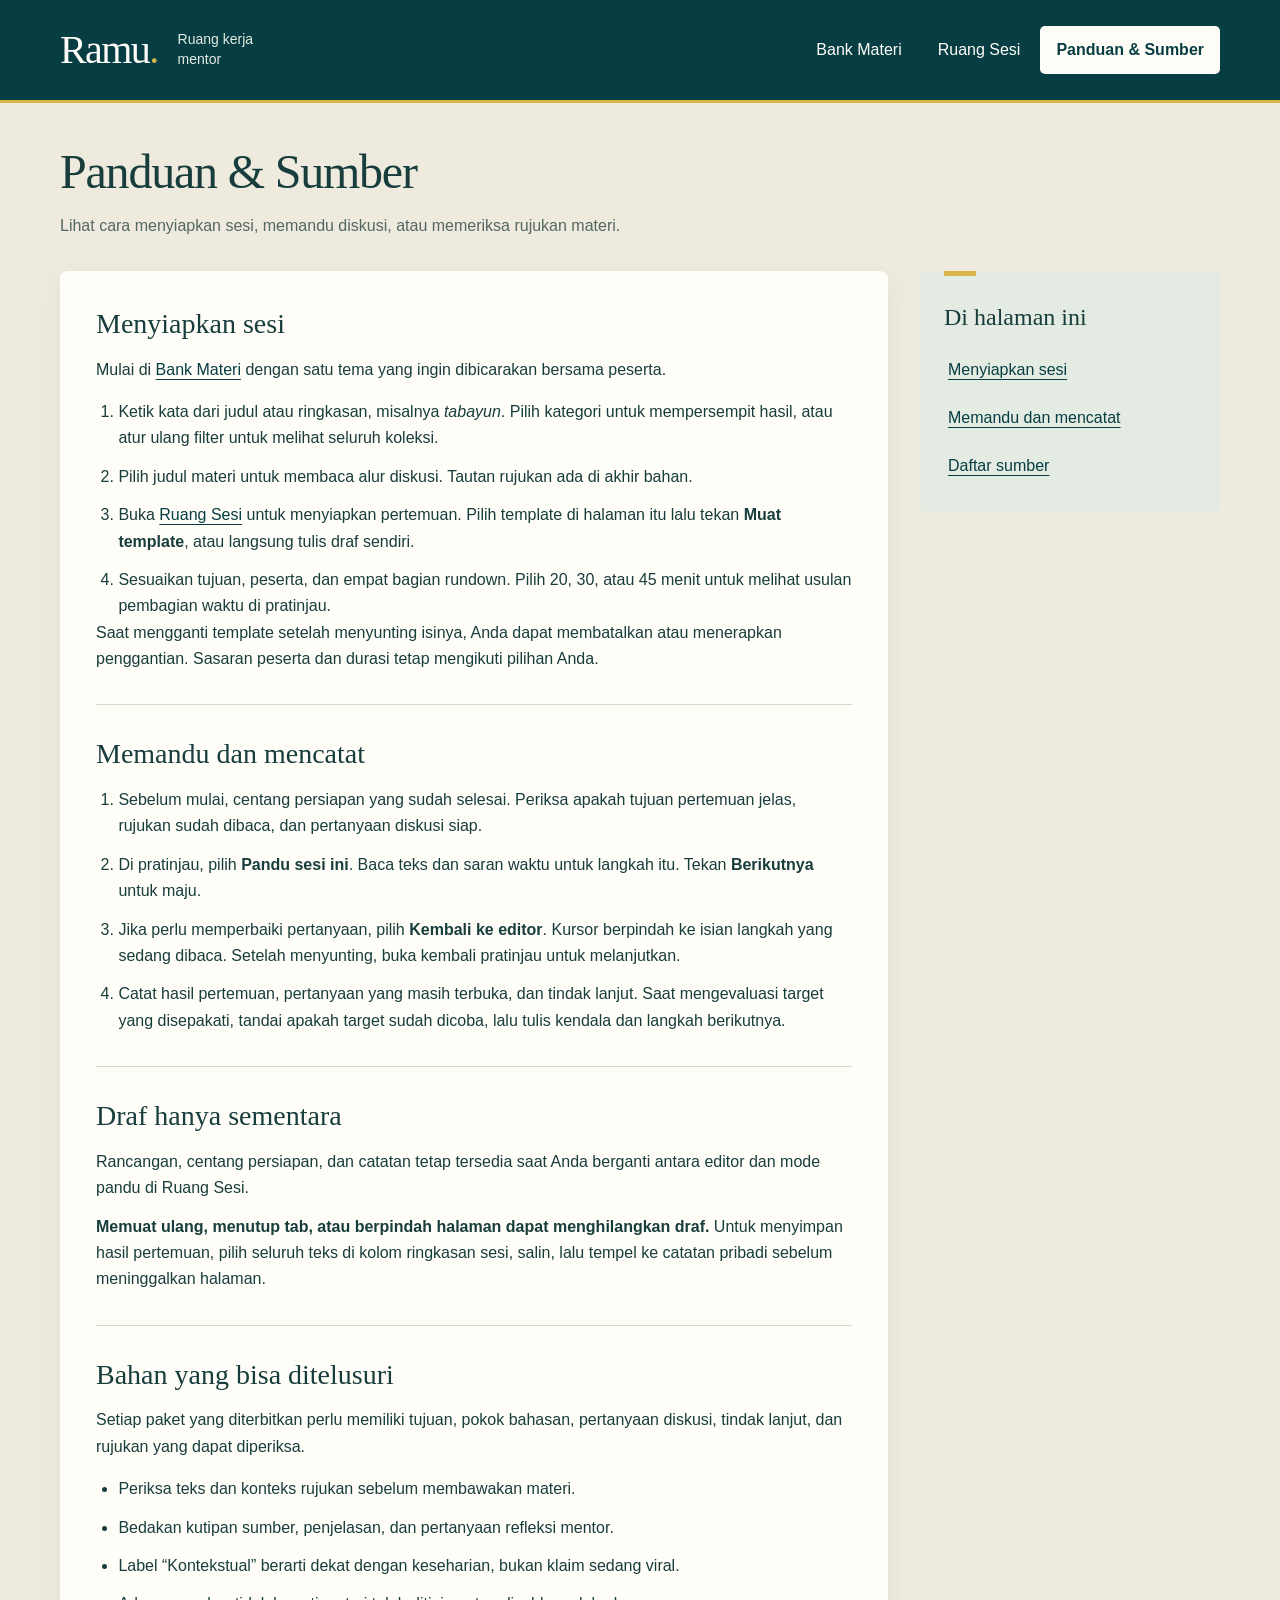
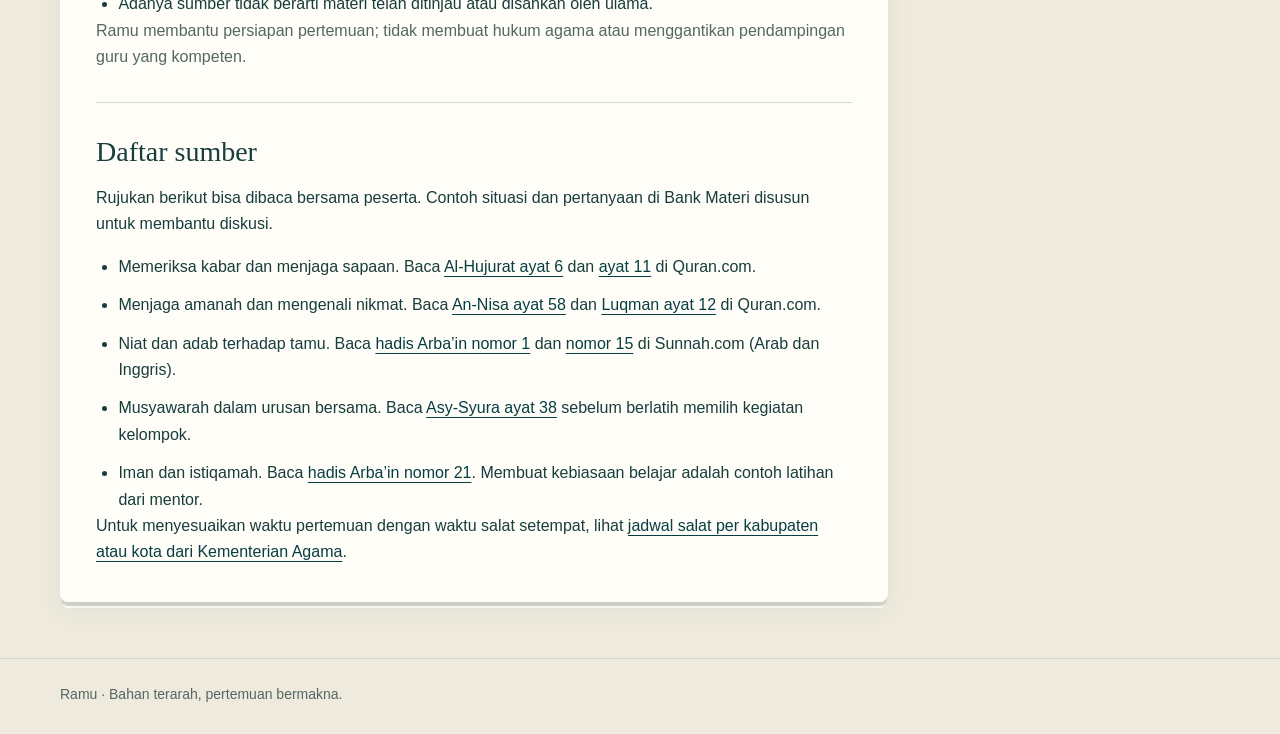
==== commit 43e5c6b2: "docs: finalize project guide and acceptance results" ====
--- a/panduan.html
+++ b/panduan.html
@@ -97,6 +97,7 @@
             <li>Musyawarah dalam urusan bersama. Baca <a href="https://quran.com/id/musyawarah/38">Asy-Syura ayat 38</a> sebelum berlatih memilih kegiatan kelompok.</li>
             <li>Iman dan istiqamah. Baca <a href="https://sunnah.com/nawawi40:21">hadis Arba’in nomor 21</a>. Membuat kebiasaan belajar adalah contoh latihan dari mentor.</li>
           </ul>
+          <p>Untuk menyesuaikan waktu pertemuan dengan waktu salat setempat, lihat <a href="https://bimasislam.kemenag.go.id/jadwal-sholat">jadwal salat per kabupaten atau kota dari Kementerian Agama</a>.</p>
         </section>
       </div>
 
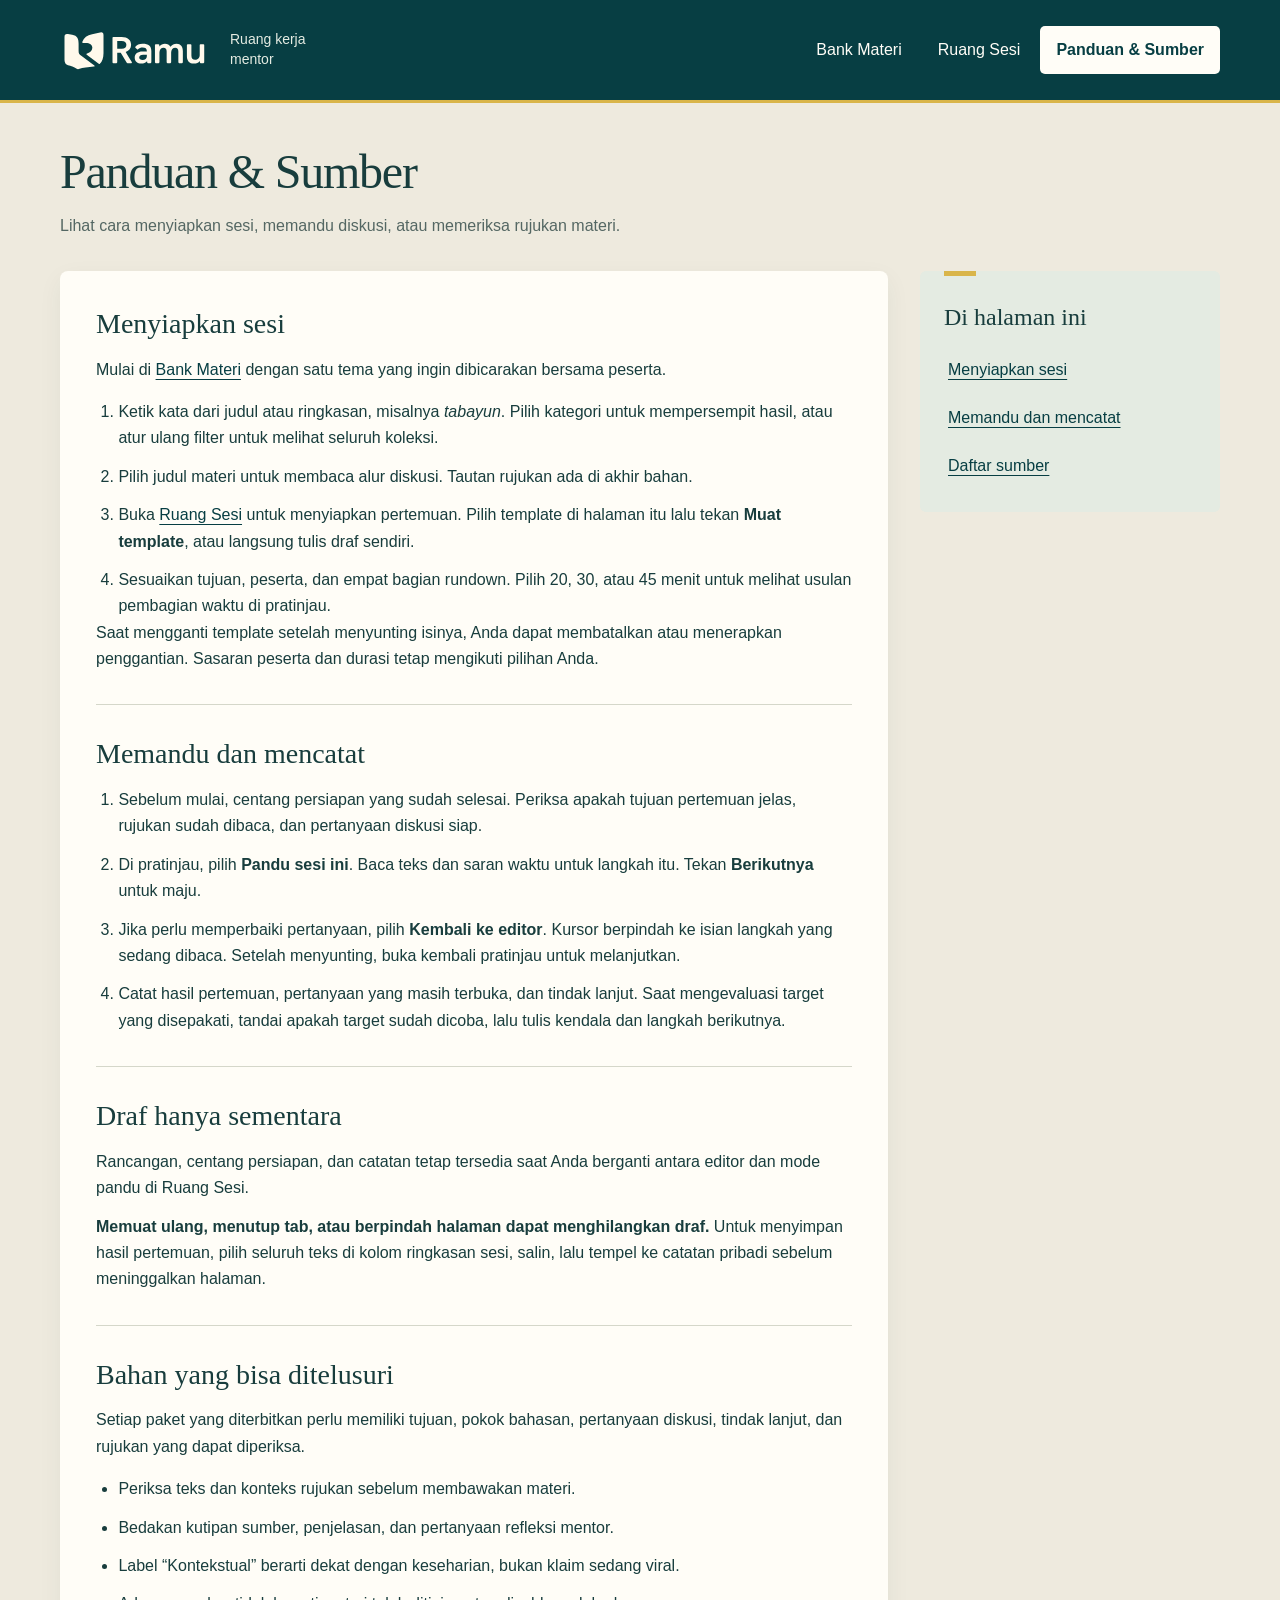
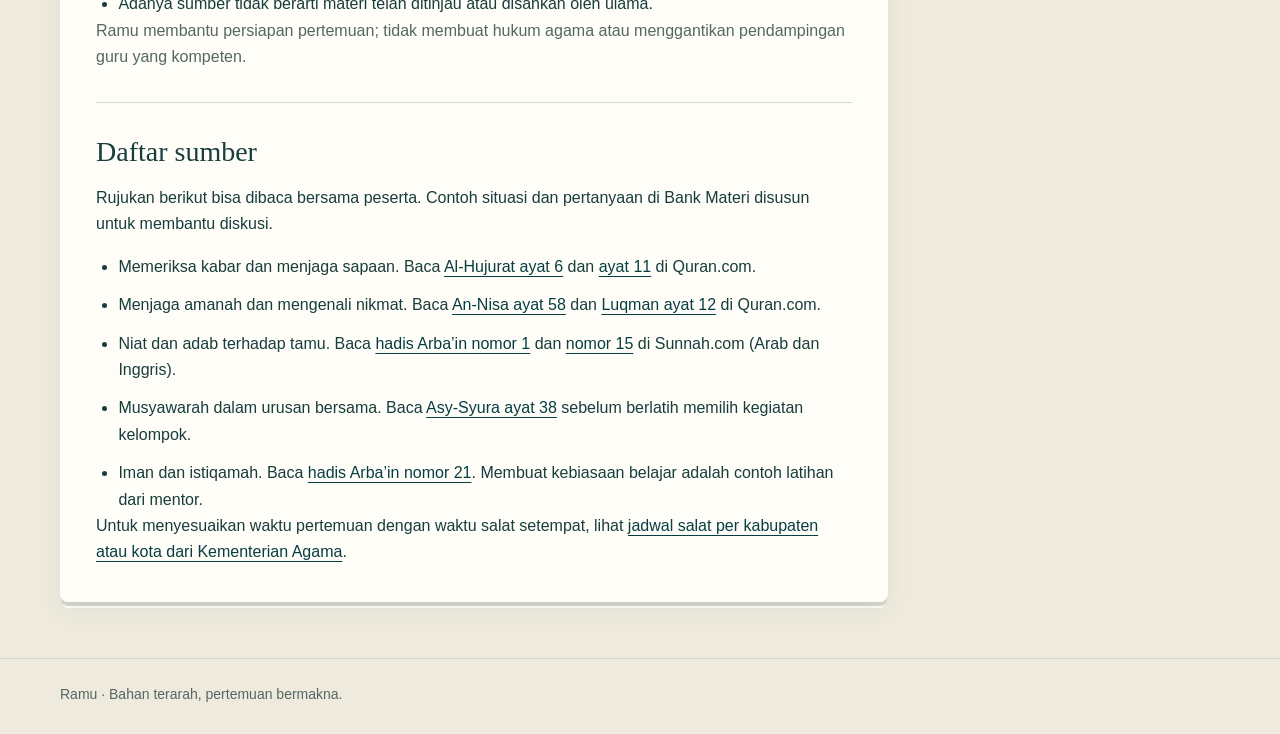
==== commit 1cb798bf: "refactor: streamline submission files and use the Ramu logo" ====
--- a/panduan.html
+++ b/panduan.html
@@ -4,16 +4,16 @@
   <meta charset="UTF-8">
   <meta name="viewport" content="width=device-width, initial-scale=1.0">
   <meta name="description" content="Panduan Ramu: alur persiapan mentor, batas draf sementara, dan prinsip kurasi materi pembinaan.">
-  <title>Panduan &amp; Sumber — Ramu</title>
+  <title>Panduan</title>
+  <link rel="icon" type="image/svg+xml" href="assets/favicon.svg">
   <link rel="stylesheet" href="assets/css/style.css">
 </head>
 <body>
   <a class="skip-link" href="#konten">Lewati ke konten utama</a>
   <header class="site-header">
     <div class="container header-inner">
-      <!-- Slot logo: wordmark HTML sampai aset final disetujui. -->
-      <a class="brand" href="index.html" aria-label="Ramu — Bank Materi">
-        <span class="wordmark">Ramu<span aria-hidden="true">.</span></span>
+      <a class="brand" href="index.html" aria-label="Ramu, Bank Materi">
+        <img src="assets/ramu-logo-inverse.svg" width="150" height="48" alt="Ramu">
         <span class="brand-description">Ruang kerja mentor</span>
       </a>
       <nav class="site-nav" aria-label="Navigasi utama">
--- a/assets/css/style.css
+++ b/assets/css/style.css
@@ -54,8 +54,6 @@
 .site-header { background: var(--teal); border-bottom: 3px solid var(--gold); }
 .header-inner { display: flex; flex-direction: column; gap: 16px; padding-top: 20px; padding-bottom: 16px; }
 .brand { display: flex; align-items: center; gap: 20px; min-height: 48px; color: var(--paper); text-decoration: none; width: fit-content; }
-.wordmark { font: 2.5rem/1 Georgia, 'Times New Roman', serif; letter-spacing: -0.04em; }
-.wordmark span { color: var(--gold); }
 .brand-description { max-width: 110px; color: var(--sage); font-size: 0.875rem; line-height: 1.4; }
 .site-nav ul { display: flex; gap: 4px; padding: 0; list-style: none; }
 .site-nav li { display: flex; flex: 1; }
